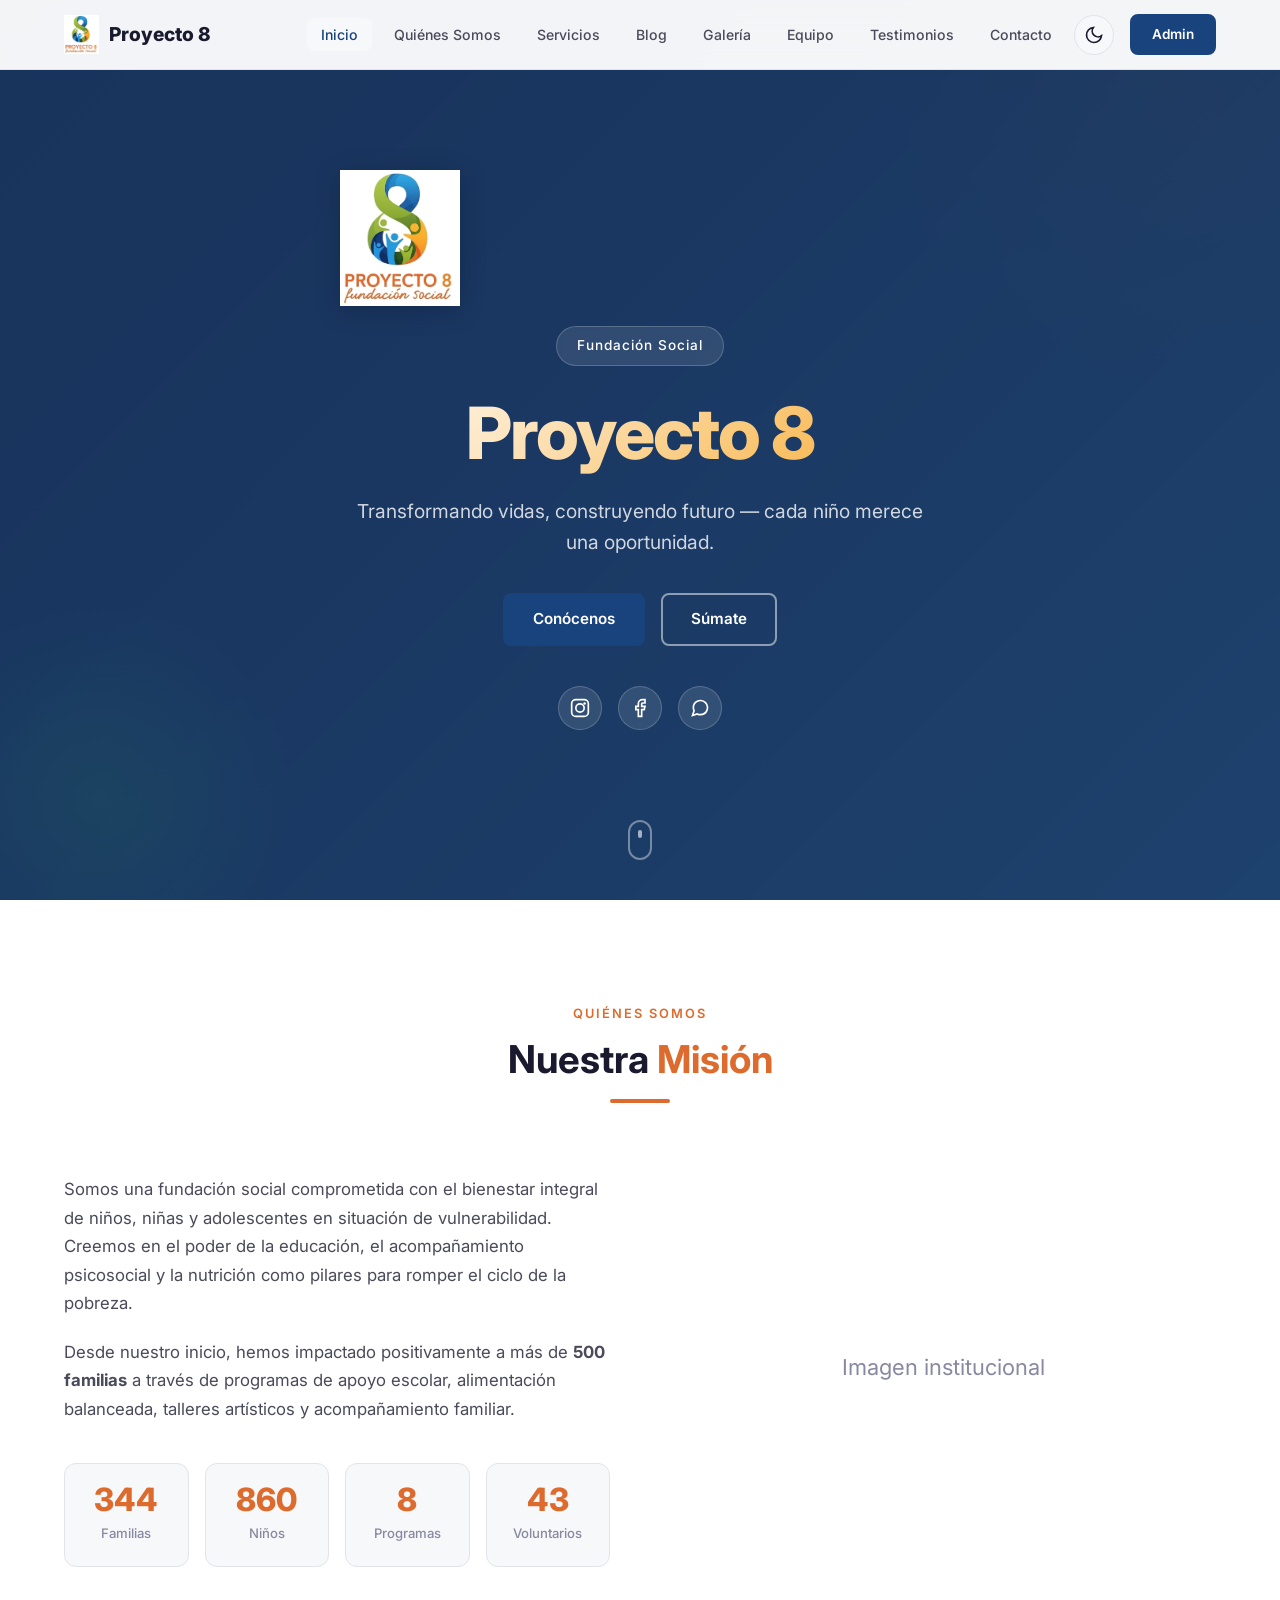
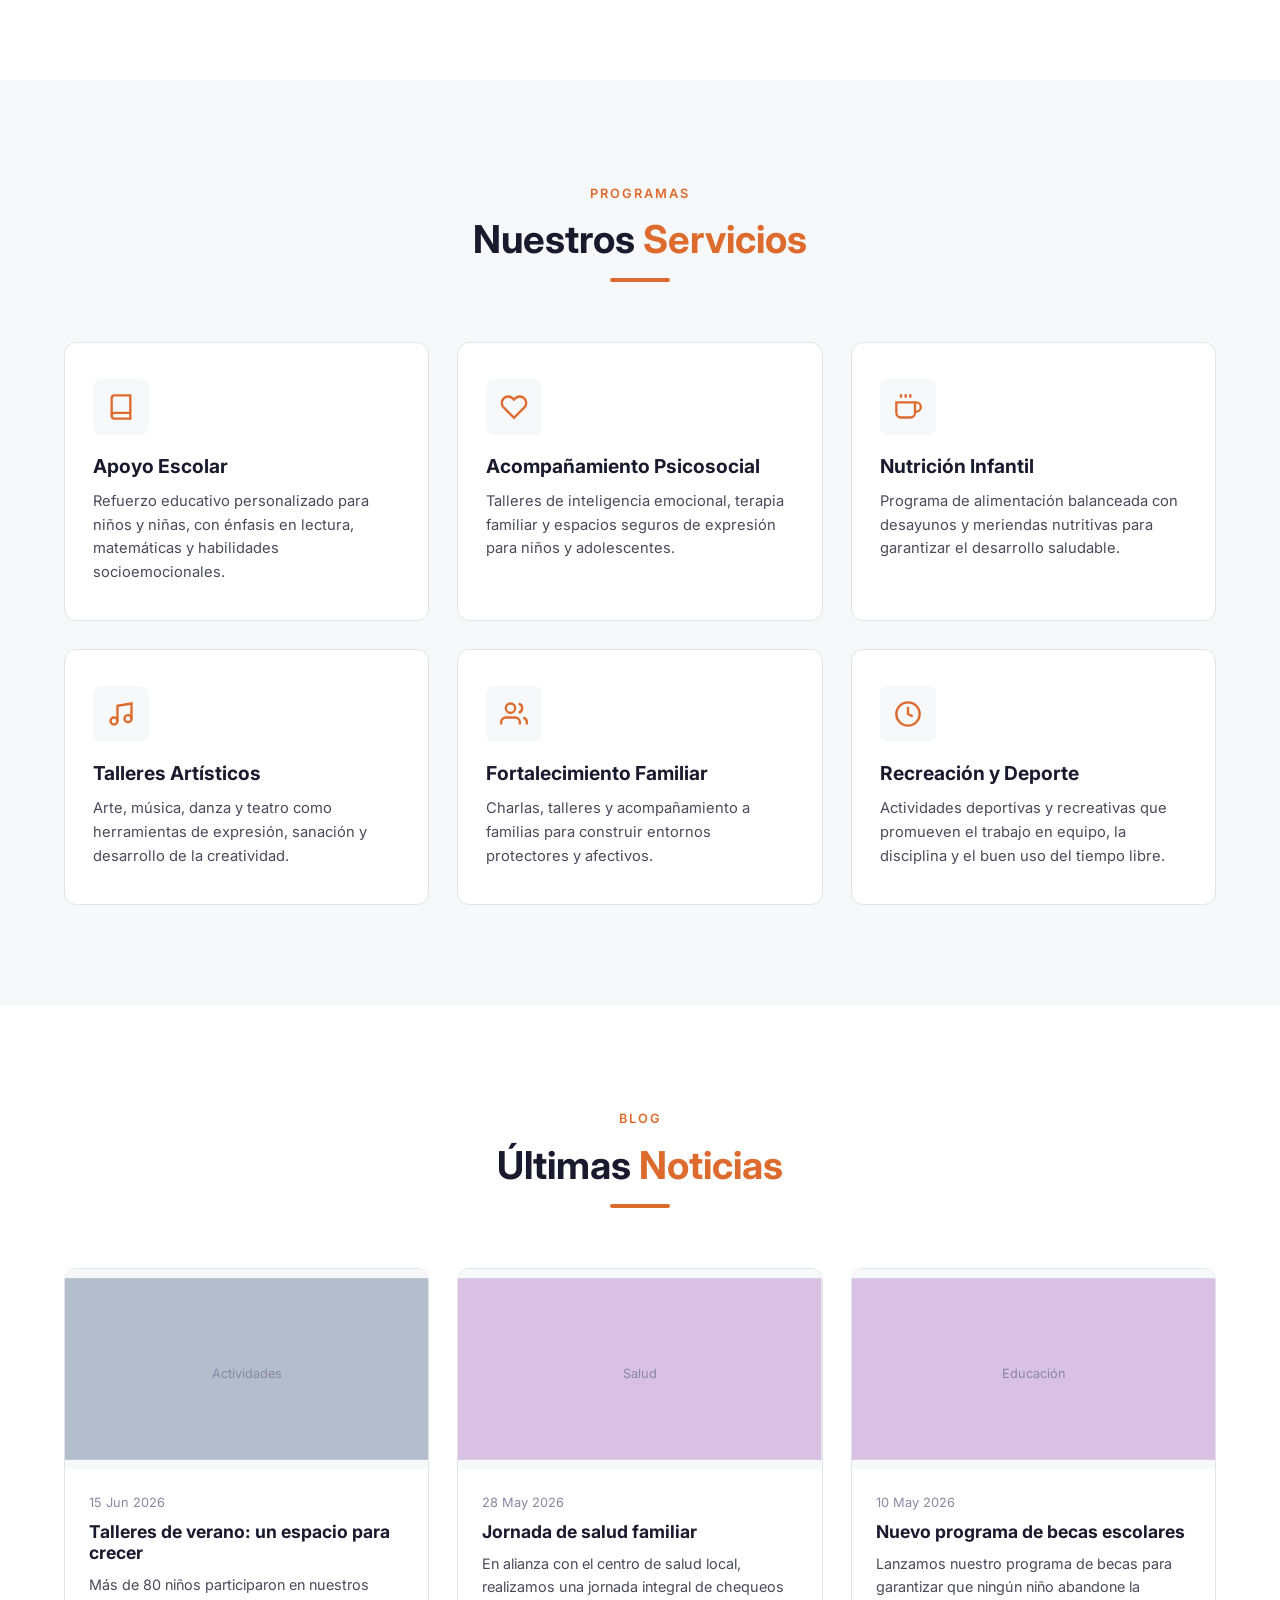
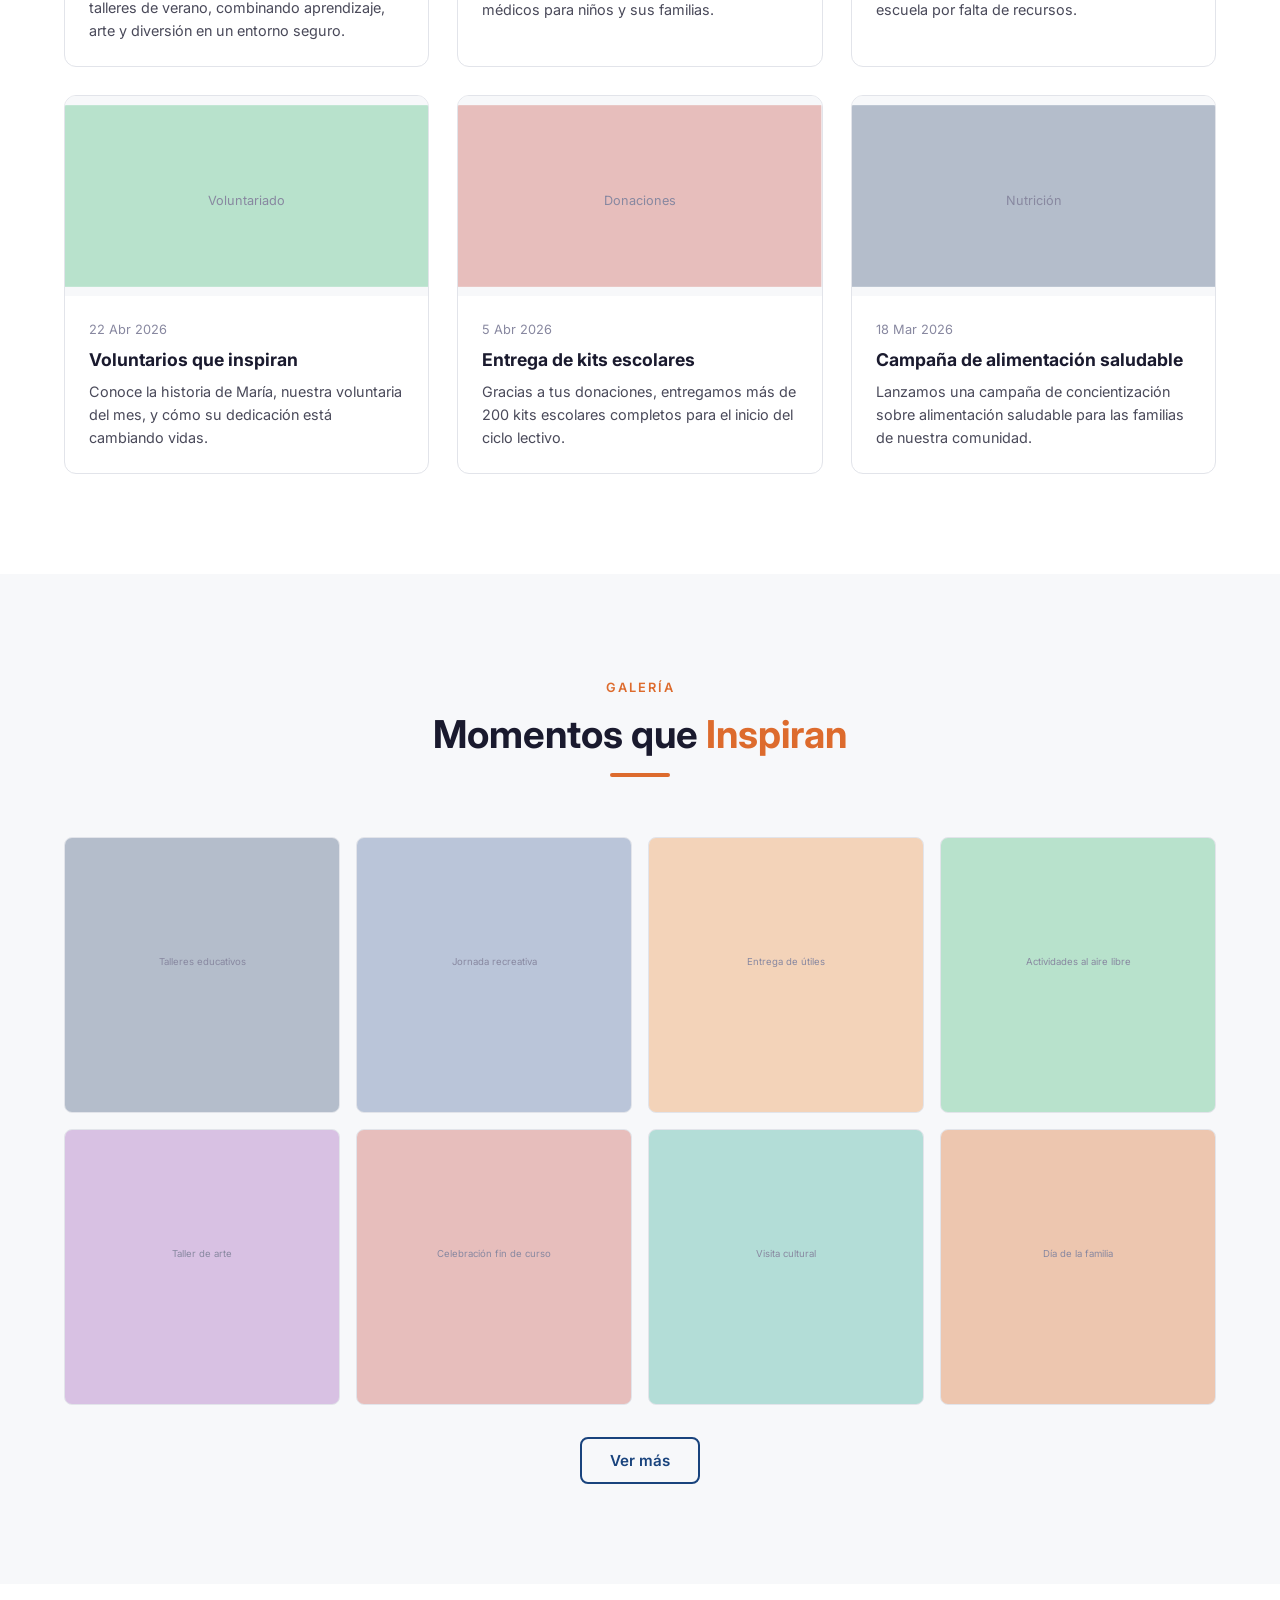
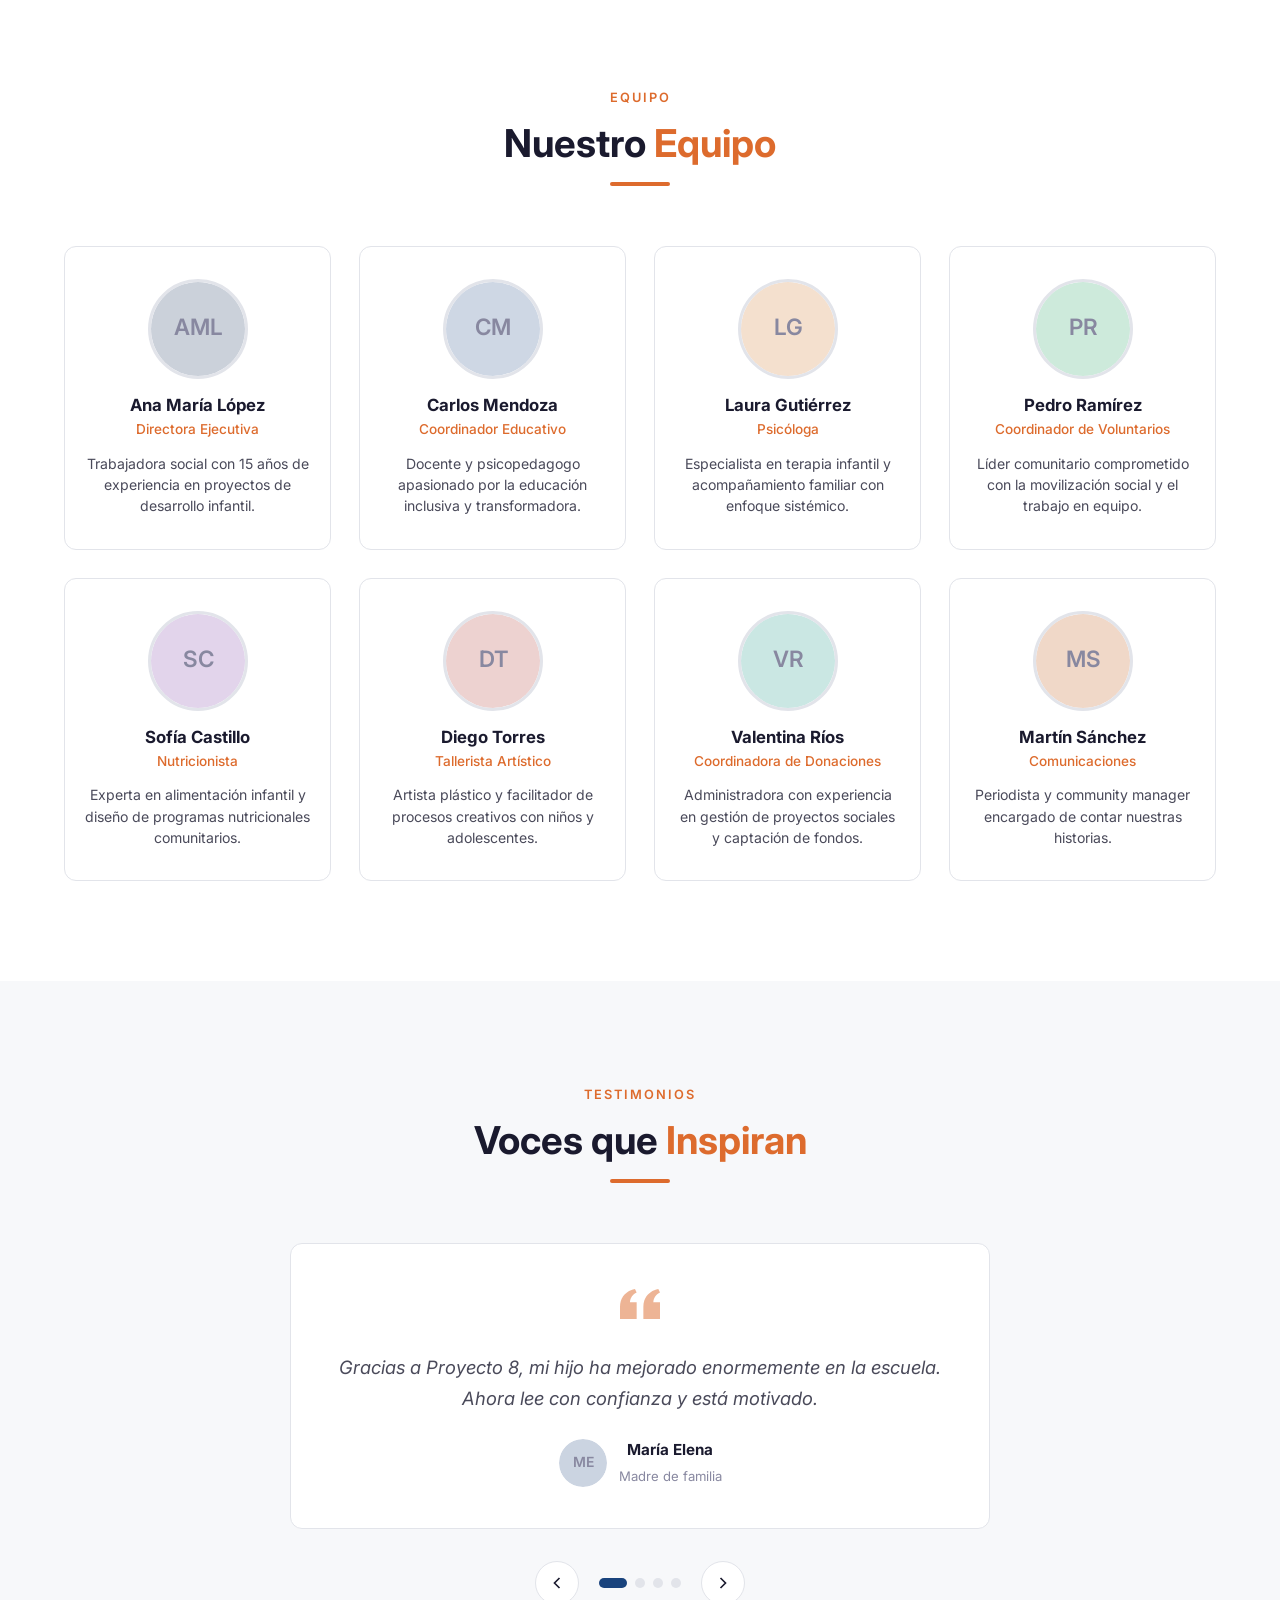
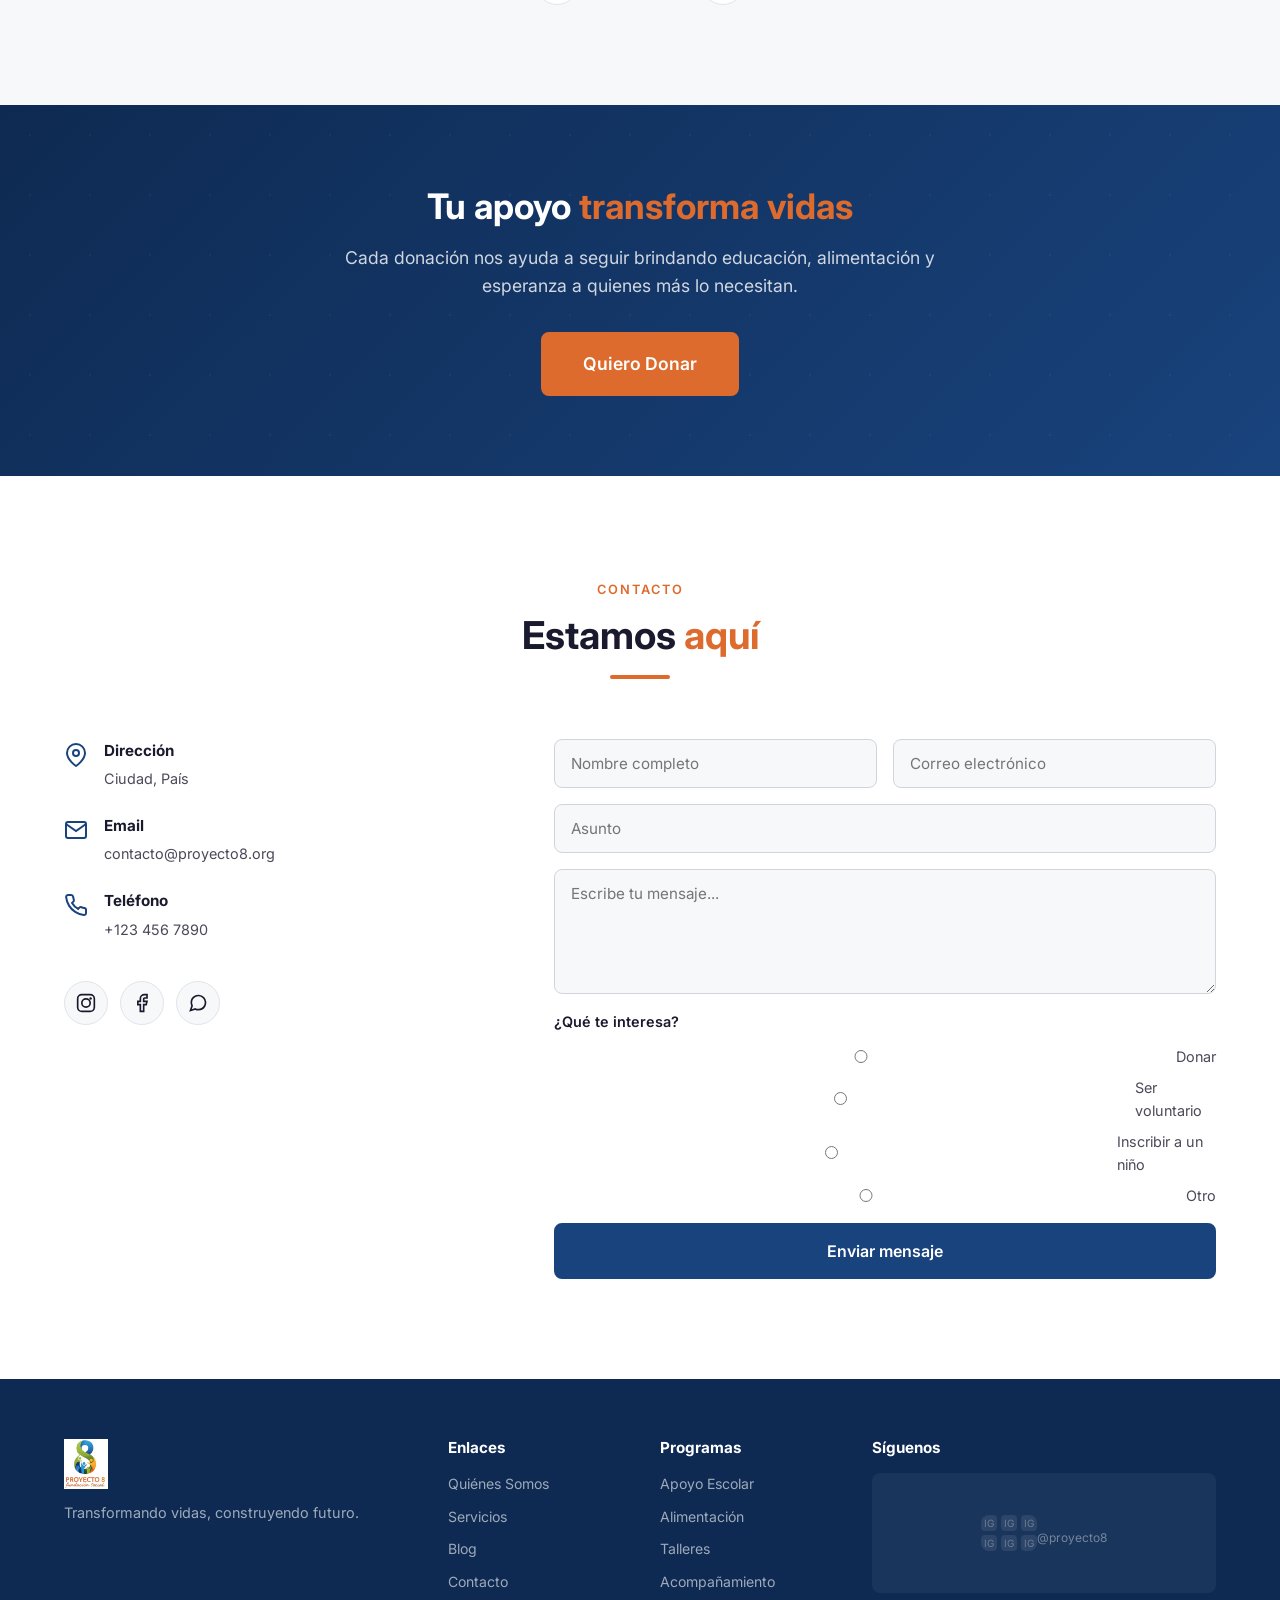
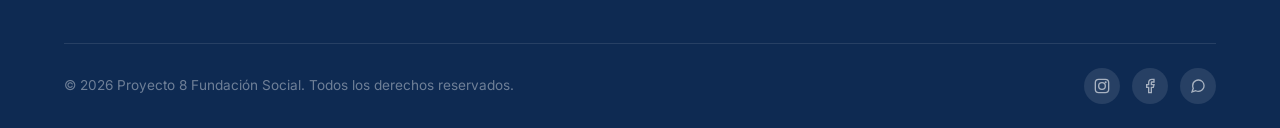
==== index.html @ 0c0d3379 "feat: sitio web one-page + panel admin + sistema asistencia" ====
<!DOCTYPE html>
<html lang="es" data-theme="light">
<head>
  <meta charset="UTF-8">
  <meta name="viewport" content="width=device-width, initial-scale=1.0">
  <title>Proyecto 8 · Fundación Social</title>
  <meta name="description" content="Fundación social dedicada al bienestar y desarrollo de niños y comunidades vulnerables.">
  <meta property="og:title" content="Proyecto 8 · Fundación Social">
  <meta property="og:description" content="Transformando vidas, construyendo futuro.">
  <meta property="og:type" content="website">
  <meta property="og:url" content="https://proyecto8.org">
  <meta name="theme-color" content="#19437d">
  <link rel="icon" href="assets/images/logo.png" type="image/png">
  <link rel="stylesheet" href="css/style.css">
  <link rel="preconnect" href="https://fonts.googleapis.com">
  <link href="https://fonts.googleapis.com/css2?family=Inter:wght@300;400;500;600;700;800&display=swap" rel="stylesheet">
</head>
<body>

  <!-- ============ NAVBAR ============ -->
  <nav class="navbar" id="navbar">
    <div class="nav-container">
      <a href="#" class="nav-logo">
        <img src="assets/images/logo.png" alt="Proyecto 8" class="logo-img">
        <span class="logo-text">Proyecto 8</span>
      </a>
      <div class="nav-toggle" id="navToggle" aria-label="Menú">
        <span></span><span></span><span></span>
      </div>
      <ul class="nav-menu" id="navMenu">
        <li><a href="#hero" class="nav-link active">Inicio</a></li>
        <li><a href="#about" class="nav-link">Quiénes Somos</a></li>
        <li><a href="#services" class="nav-link">Servicios</a></li>
        <li><a href="#blog" class="nav-link">Blog</a></li>
        <li><a href="#gallery" class="nav-link">Galería</a></li>
        <li><a href="#team" class="nav-link">Equipo</a></li>
        <li><a href="#testimonials" class="nav-link">Testimonios</a></li>
        <li><a href="#contact" class="nav-link">Contacto</a></li>
        <li>
          <button id="themeToggle" class="theme-btn" aria-label="Cambiar modo">
            <svg class="sun-icon" viewBox="0 0 24 24" fill="none" stroke="currentColor" stroke-width="2"><circle cx="12" cy="12" r="5"/><path d="M12 1v2M12 21v2M4.22 4.22l1.42 1.42M18.36 18.36l1.42 1.42M1 12h2M21 12h2M4.22 19.78l1.42-1.42M18.36 5.64l1.42-1.42"/></svg>
            <svg class="moon-icon" viewBox="0 0 24 24" fill="none" stroke="currentColor" stroke-width="2"><path d="M21 12.79A9 9 0 1111.21 3 7 7 0 0021 12.79z"/></svg>
          </button>
        </li>
        <li><a href="admin/index.html" class="btn btn-primary nav-cta">Admin</a></li>
      </ul>
    </div>
  </nav>

  <!-- ============ HERO ============ -->
  <section class="hero" id="hero">
    <div class="hero-overlay"></div>
    <div class="hero-content">
      <img src="assets/images/logo.png" alt="Proyecto 8" class="hero-logo">
      <span class="hero-badge">Fundación Social</span>
      <h1 class="hero-title">Proyecto 8</h1>
      <p class="hero-subtitle">Transformando vidas, construyendo futuro — cada niño merece una oportunidad.</p>
      <div class="hero-actions">
        <a href="#about" class="btn btn-primary">Conócenos</a>
        <a href="#contact" class="btn btn-outline">Súmate</a>
      </div>
      <div class="hero-social">
        <a href="#" aria-label="Instagram"><svg viewBox="0 0 24 24"><rect x="2" y="2" width="20" height="20" rx="5" ry="5" fill="none" stroke="currentColor" stroke-width="2"/><circle cx="12" cy="12" r="5" fill="none" stroke="currentColor" stroke-width="2"/><circle cx="17.5" cy="6.5" r="1.5" fill="currentColor"/></svg></a>
        <a href="#" aria-label="Facebook"><svg viewBox="0 0 24 24"><path d="M18 2h-3a5 5 0 00-5 5v3H7v4h3v8h4v-8h3l1-4h-4V7a1 1 0 011-1h3z" fill="none" stroke="currentColor" stroke-width="2"/></svg></a>
        <a href="#" aria-label="WhatsApp"><svg viewBox="0 0 24 24"><path d="M21 11.5a8.38 8.38 0 01-.9 3.8 8.5 8.5 0 01-7.6 4.7 8.38 8.38 0 01-3.8-.9L3 21l1.9-5.7a8.38 8.38 0 01-.9-3.8 8.5 8.5 0 014.7-7.6 8.38 8.38 0 013.8-.9h.5a8.48 8.48 0 018 8v.5z" fill="none" stroke="currentColor" stroke-width="2"/></svg></a>
      </div>
    </div>
    <a href="#about" class="scroll-indicator">
      <span></span>
    </a>
  </section>

  <!-- ============ ABOUT ============ -->
  <section class="section" id="about">
    <div class="container">
      <div class="section-header">
        <span class="section-tag">Quiénes Somos</span>
        <h2 class="section-title">Nuestra <span class="highlight">Misión</span></h2>
        <div class="divider"></div>
      </div>
      <div class="about-grid">
        <div class="about-content">
          <p class="about-text">Somos una fundación social comprometida con el bienestar integral de niños, niñas y adolescentes en situación de vulnerabilidad. Creemos en el poder de la educación, el acompañamiento psicosocial y la nutrición como pilares para romper el ciclo de la pobreza.</p>
          <p class="about-text">Desde nuestro inicio, hemos impactado positivamente a más de <strong>500 familias</strong> a través de programas de apoyo escolar, alimentación balanceada, talleres artísticos y acompañamiento familiar.</p>
          <div class="about-stats">
            <div class="stat"><span class="stat-number" data-count="500">0</span><span class="stat-label">Familias</span></div>
            <div class="stat"><span class="stat-number" data-count="1200">0</span><span class="stat-label">Niños</span></div>
            <div class="stat"><span class="stat-number" data-count="8">0</span><span class="stat-label">Programas</span></div>
            <div class="stat"><span class="stat-number" data-count="50">0</span><span class="stat-label">Voluntarios</span></div>
          </div>
        </div>
        <div class="about-image">
          <div class="about-img-placeholder">
            <svg viewBox="0 0 400 300"><rect width="400" height="300" fill="var(--color-card-bg)" rx="12"/><text x="200" y="155" text-anchor="middle" fill="var(--color-text-muted)" font-family="Inter, sans-serif" font-size="16">Imagen institucional</text></svg>
          </div>
        </div>
      </div>
    </div>
  </section>

  <!-- ============ SERVICES ============ -->
  <section class="section section-alt" id="services">
    <div class="container">
      <div class="section-header">
        <span class="section-tag">Programas</span>
        <h2 class="section-title">Nuestros <span class="highlight">Servicios</span></h2>
        <div class="divider"></div>
      </div>
      <div class="services-grid" id="servicesGrid">
        <!-- Cards generated by JS -->
      </div>
    </div>
  </section>

  <!-- ============ BLOG ============ -->
  <section class="section" id="blog">
    <div class="container">
      <div class="section-header">
        <span class="section-tag">Blog</span>
        <h2 class="section-title">Últimas <span class="highlight">Noticias</span></h2>
        <div class="divider"></div>
      </div>
      <div class="blog-grid" id="blogGrid">
        <!-- Cards generated by JS -->
      </div>
    </div>
  </section>

  <!-- ============ GALLERY ============ -->
  <section class="section section-alt" id="gallery">
    <div class="container">
      <div class="section-header">
        <span class="section-tag">Galería</span>
        <h2 class="section-title">Momentos que <span class="highlight">Inspiran</span></h2>
        <div class="divider"></div>
      </div>
      <div class="gallery-grid" id="galleryGrid">
        <!-- Thumbnails generated by JS -->
      </div>
      <div class="gallery-expand">
        <button class="btn btn-outline" id="galleryToggle">Ver más</button>
      </div>
    </div>
    <!-- Lightbox -->
    <div class="lightbox" id="lightbox">
      <span class="lightbox-close">&times;</span>
      <img class="lightbox-img" id="lightboxImg" src="" alt="">
    </div>
  </section>

  <!-- ============ TEAM ============ -->
  <section class="section" id="team">
    <div class="container">
      <div class="section-header">
        <span class="section-tag">Equipo</span>
        <h2 class="section-title">Nuestro <span class="highlight">Equipo</span></h2>
        <div class="divider"></div>
      </div>
      <div class="team-grid" id="teamGrid">
        <!-- Cards generated by JS -->
      </div>
    </div>
  </section>

  <!-- ============ TESTIMONIALS ============ -->
  <section class="section section-alt" id="testimonials">
    <div class="container">
      <div class="section-header">
        <span class="section-tag">Testimonios</span>
        <h2 class="section-title">Voces que <span class="highlight">Inspiran</span></h2>
        <div class="divider"></div>
      </div>
      <div class="testimonials-carousel" id="testimonialsCarousel">
        <!-- Cards generated by JS -->
      </div>
      <div class="carousel-controls">
        <button class="carousel-btn" id="prevTestimonial" aria-label="Anterior"><svg viewBox="0 0 24 24" fill="none" stroke="currentColor" stroke-width="2"><polyline points="15 18 9 12 15 6"/></svg></button>
        <div class="carousel-dots" id="carouselDots"></div>
        <button class="carousel-btn" id="nextTestimonial" aria-label="Siguiente"><svg viewBox="0 0 24 24" fill="none" stroke="currentColor" stroke-width="2"><polyline points="9 18 15 12 9 6"/></svg></button>
      </div>
    </div>
  </section>

  <!-- ============ DONATE BANNER ============ -->
  <section class="donate-banner">
    <div class="container">
      <div class="donate-content">
        <h2 class="donate-title">Tu apoyo <span class="highlight">transforma vidas</span></h2>
        <p class="donate-text">Cada donación nos ayuda a seguir brindando educación, alimentación y esperanza a quienes más lo necesitan.</p>
        <a href="#contact" class="btn btn-primary btn-lg">Quiero Donar</a>
      </div>
    </div>
  </section>

  <!-- ============ CONTACT ============ -->
  <section class="section" id="contact">
    <div class="container">
      <div class="section-header">
        <span class="section-tag">Contacto</span>
        <h2 class="section-title">Estamos <span class="highlight">aquí</span></h2>
        <div class="divider"></div>
      </div>
      <div class="contact-grid">
        <div class="contact-info">
          <div class="contact-item">
            <svg viewBox="0 0 24 24" fill="none" stroke="currentColor" stroke-width="2"><path d="M21 10c0 7-9 13-9 13s-9-6-9-13a9 9 0 0118 0z"/><circle cx="12" cy="10" r="3"/></svg>
            <div><strong>Dirección</strong><p>Ciudad, País</p></div>
          </div>
          <div class="contact-item">
            <svg viewBox="0 0 24 24" fill="none" stroke="currentColor" stroke-width="2"><path d="M4 4h16c1.1 0 2 .9 2 2v12c0 1.1-.9 2-2 2H4c-1.1 0-2-.9-2-2V6c0-1.1.9-2 2-2z"/><polyline points="22,6 12,13 2,6"/></svg>
            <div><strong>Email</strong><p>contacto@proyecto8.org</p></div>
          </div>
          <div class="contact-item">
            <svg viewBox="0 0 24 24" fill="none" stroke="currentColor" stroke-width="2"><path d="M22 16.92v3a2 2 0 01-2.18 2 19.79 19.79 0 01-8.63-3.07 19.5 19.5 0 01-6-6 19.79 19.79 0 01-3.07-8.67A2 2 0 014.11 2h3a2 2 0 012 1.72c.127.96.362 1.903.7 2.81a2 2 0 01-.45 2.11L8.09 9.91a16 16 0 006 6l1.27-1.27a2 2 0 012.11-.45c.907.338 1.85.573 2.81.7A2 2 0 0122 16.92z"/></svg>
            <div><strong>Teléfono</strong><p>+123 456 7890</p></div>
          </div>
          <div class="contact-social">
            <a href="#" class="social-link" aria-label="Instagram"><svg viewBox="0 0 24 24"><rect x="2" y="2" width="20" height="20" rx="5" ry="5" fill="none" stroke="currentColor" stroke-width="2"/><circle cx="12" cy="12" r="5" fill="none" stroke="currentColor" stroke-width="2"/><circle cx="17.5" cy="6.5" r="1.5" fill="currentColor"/></svg></a>
            <a href="#" class="social-link" aria-label="Facebook"><svg viewBox="0 0 24 24"><path d="M18 2h-3a5 5 0 00-5 5v3H7v4h3v8h4v-8h3l1-4h-4V7a1 1 0 011-1h3z" fill="none" stroke="currentColor" stroke-width="2"/></svg></a>
            <a href="#" class="social-link" aria-label="WhatsApp"><svg viewBox="0 0 24 24"><path d="M21 11.5a8.38 8.38 0 01-.9 3.8 8.5 8.5 0 01-7.6 4.7 8.38 8.38 0 01-3.8-.9L3 21l1.9-5.7a8.38 8.38 0 01-.9-3.8 8.5 8.5 0 014.7-7.6 8.38 8.38 0 013.8-.9h.5a8.48 8.48 0 018 8v.5z" fill="none" stroke="currentColor" stroke-width="2"/></svg></a>
          </div>
        </div>
        <form class="contact-form" id="contactForm">
          <div class="form-row">
            <input type="text" id="contactName" placeholder="Nombre completo" required>
            <input type="email" id="contactEmail" placeholder="Correo electrónico" required>
          </div>
          <input type="text" id="contactSubject" placeholder="Asunto">
          <textarea id="contactMessage" rows="5" placeholder="Escribe tu mensaje..." required></textarea>
          <div class="form-row form-radio">
            <label>¿Qué te interesa?</label>
            <label class="radio-label"><input type="radio" name="interest" value="donar"> Donar</label>
            <label class="radio-label"><input type="radio" name="interest" value="voluntario"> Ser voluntario</label>
            <label class="radio-label"><input type="radio" name="interest" value="inscribir"> Inscribir a un niño</label>
            <label class="radio-label"><input type="radio" name="interest" value="otro"> Otro</label>
          </div>
          <button type="submit" class="btn btn-primary btn-submit">Enviar mensaje</button>
        </form>
      </div>
    </div>
  </section>

  <!-- ============ FOOTER ============ -->
  <footer class="footer">
    <div class="container">
      <div class="footer-grid">
        <div class="footer-brand">
          <img src="assets/images/logo.png" alt="Proyecto 8" class="logo-img logo-img-footer">
          <p>Transformando vidas, construyendo futuro.</p>
        </div>
        <div class="footer-links">
          <h4>Enlaces</h4>
          <a href="#about">Quiénes Somos</a>
          <a href="#services">Servicios</a>
          <a href="#blog">Blog</a>
          <a href="#contact">Contacto</a>
        </div>
        <div class="footer-links">
          <h4>Programas</h4>
          <a href="#services">Apoyo Escolar</a>
          <a href="#services">Alimentación</a>
          <a href="#services">Talleres</a>
          <a href="#services">Acompañamiento</a>
        </div>
        <div class="footer-instagram">
          <h4>Síguenos</h4>
          <div class="ig-feed-placeholder" id="igFeed">
            <p class="text-muted">Feed de Instagram</p>
          </div>
        </div>
      </div>
      <div class="footer-bottom">
        <p>&copy; 2026 Proyecto 8 Fundación Social. Todos los derechos reservados.</p>
        <div class="footer-social">
          <a href="#" aria-label="Instagram"><svg viewBox="0 0 24 24"><rect x="2" y="2" width="20" height="20" rx="5" ry="5" fill="none" stroke="currentColor" stroke-width="2"/><circle cx="12" cy="12" r="5" fill="none" stroke="currentColor" stroke-width="2"/><circle cx="17.5" cy="6.5" r="1.5" fill="currentColor"/></svg></a>
          <a href="#" aria-label="Facebook"><svg viewBox="0 0 24 24"><path d="M18 2h-3a5 5 0 00-5 5v3H7v4h3v8h4v-8h3l1-4h-4V7a1 1 0 011-1h3z" fill="none" stroke="currentColor" stroke-width="2"/></svg></a>
          <a href="#" aria-label="WhatsApp"><svg viewBox="0 0 24 24"><path d="M21 11.5a8.38 8.38 0 01-.9 3.8 8.5 8.5 0 01-7.6 4.7 8.38 8.38 0 01-3.8-.9L3 21l1.9-5.7a8.38 8.38 0 01-.9-3.8 8.5 8.5 0 014.7-7.6 8.38 8.38 0 013.8-.9h.5a8.48 8.48 0 018 8v.5z" fill="none" stroke="currentColor" stroke-width="2"/></svg></a>
        </div>
      </div>
    </div>
  </footer>

  <script src="js/firebase-config.js"></script>
  <script src="js/data.js"></script>
  <script src="js/main.js"></script>
</body>
</html>
---- css/style.css ----
/* ==========================================
   PROYECTO 8 · FUNDACIÓN SOCIAL
   Estilos principales
   ========================================== */

/* ----- CSS Custom Properties ----- */
:root {
  --color-primary: #19437d;
  --color-primary-light: #318ecb;
  --color-primary-dark: #0e2a52;
  --color-secondary: #dd6b2d;
  --color-secondary-light: #f7ab31;
  --color-accent: #92ae40;

  --color-bg: #ffffff;
  --color-bg-alt: #f7f8fa;
  --color-card-bg: #ffffff;
  --color-text: #1a1a2e;
  --color-text-light: #4a4a5a;
  --color-text-muted: #8888a0;
  --color-border: #e2e4ea;
  --color-nav-bg: rgba(255,255,255,0.95);
  --color-nav-shadow: rgba(0,0,0,0.08);
  --color-hero-overlay: rgba(26,54,93,0.85);
  --color-input-bg: #f7f8fa;
  --color-input-border: #d1d5db;
  --color-footer-bg: #0f1f3d;

  --font-primary: 'Inter', -apple-system, BlinkMacSystemFont, sans-serif;
  --max-width: 1200px;
  --nav-height: 70px;
  --radius: 12px;
  --radius-sm: 8px;
  --transition: 0.3s ease;
}

[data-theme="dark"] {
  --color-primary: #318ecb;
  --color-primary-light: #5aabed;
  --color-primary-dark: #19437d;
  --color-secondary: #f7ab31;
  --color-secondary-light: #f7c262;
  --color-accent: #92ae40;

  --color-bg: #0a0e1a;
  --color-bg-alt: #111827;
  --color-card-bg: #1a2236;
  --color-text: #e8e8ed;
  --color-text-light: #b0b0c0;
  --color-text-muted: #6b6b80;
  --color-border: #252d3f;
  --color-nav-bg: rgba(10,14,26,0.95);
  --color-nav-shadow: rgba(0,0,0,0.3);
  --color-hero-overlay: rgba(10,14,26,0.85);
  --color-input-bg: #1a2236;
  --color-input-border: #252d3f;
  --color-footer-bg: #060a12;
}

/* ----- Reset & Base ----- */
*,
*::before,
*::after {
  margin: 0;
  padding: 0;
  box-sizing: border-box;
}

html {
  scroll-behavior: smooth;
  font-size: 16px;
}

body {
  font-family: var(--font-primary);
  background: var(--color-bg);
  color: var(--color-text);
  line-height: 1.6;
  transition: background var(--transition), color var(--transition);
  -webkit-font-smoothing: antialiased;
}

img { max-width: 100%; display: block; }
a { text-decoration: none; color: inherit; }
ul { list-style: none; }

.container {
  max-width: var(--max-width);
  margin: 0 auto;
  padding: 0 24px;
}

/* ----- Typography ----- */
h1, h2, h3, h4, h5, h6 {
  font-weight: 700;
  line-height: 1.2;
}

.section {
  padding: 100px 0;
}

.section-alt {
  background: var(--color-bg-alt);
}

.section-header {
  text-align: center;
  margin-bottom: 60px;
}

.section-tag {
  display: inline-block;
  font-size: 0.8rem;
  font-weight: 600;
  text-transform: uppercase;
  letter-spacing: 2px;
  color: var(--color-secondary);
  margin-bottom: 12px;
}

.section-title {
  font-size: 2.4rem;
  margin-bottom: 16px;
}

.highlight {
  color: var(--color-secondary);
}

.divider {
  width: 60px;
  height: 4px;
  background: var(--color-secondary);
  border-radius: 2px;
  margin: 0 auto;
}

.text-muted {
  color: var(--color-text-muted);
}

/* ----- Buttons ----- */
.btn {
  display: inline-flex;
  align-items: center;
  justify-content: center;
  gap: 8px;
  padding: 12px 28px;
  font-family: var(--font-primary);
  font-size: 0.95rem;
  font-weight: 600;
  border-radius: var(--radius-sm);
  border: 2px solid transparent;
  cursor: pointer;
  transition: all var(--transition);
}

.btn-primary {
  background: var(--color-primary);
  color: #fff;
  border-color: var(--color-primary);
}

.btn-primary:hover {
  background: var(--color-primary-light);
  border-color: var(--color-primary-light);
  transform: translateY(-2px);
  box-shadow: 0 8px 24px rgba(26,54,93,0.25);
}

.btn-outline {
  background: transparent;
  color: var(--color-primary);
  border-color: var(--color-primary);
}

.btn-outline:hover {
  background: var(--color-primary);
  color: #fff;
  transform: translateY(-2px);
}

.btn-lg {
  padding: 16px 40px;
  font-size: 1.1rem;
}

/* ----- Navbar ----- */
.navbar {
  position: fixed;
  top: 0;
  left: 0;
  width: 100%;
  height: var(--nav-height);
  background: var(--color-nav-bg);
  backdrop-filter: blur(12px);
  -webkit-backdrop-filter: blur(12px);
  border-bottom: 1px solid var(--color-border);
  z-index: 1000;
  transition: background var(--transition), border-color var(--transition);
}

.navbar.scrolled {
  box-shadow: 0 2px 20px var(--color-nav-shadow);
}

.nav-container {
  max-width: var(--max-width);
  margin: 0 auto;
  padding: 0 24px;
  height: 100%;
  display: flex;
  align-items: center;
  justify-content: space-between;
}

.nav-logo {
  display: flex;
  align-items: center;
  gap: 10px;
  font-weight: 800;
  font-size: 1.2rem;
}

.logo-icon {
  display: flex;
  align-items: center;
  justify-content: center;
  width: 38px;
  height: 38px;
  background: var(--color-primary);
  color: #fff;
  border-radius: var(--radius-sm);
  font-size: 0.85rem;
  font-weight: 800;
  letter-spacing: 0.5px;
}

.logo-img {
  height: 40px;
  width: auto;
  object-fit: contain;
}

.logo-img-footer {
  height: 50px;
  margin-bottom: 12px;
}

.nav-menu {
  display: flex;
  align-items: center;
  gap: 8px;
}

.nav-link {
  padding: 8px 14px;
  font-size: 0.88rem;
  font-weight: 500;
  color: var(--color-text-light);
  border-radius: var(--radius-sm);
  transition: all var(--transition);
}

.nav-link:hover,
.nav-link.active {
  color: var(--color-primary);
  background: var(--color-bg-alt);
}

.nav-cta {
  padding: 8px 20px;
  font-size: 0.85rem;
  margin-left: 8px;
}

/* Theme Toggle */
.theme-btn {
  display: flex;
  align-items: center;
  justify-content: center;
  width: 40px;
  height: 40px;
  background: var(--color-bg-alt);
  border: 1px solid var(--color-border);
  border-radius: 50%;
  cursor: pointer;
  transition: all var(--transition);
  color: var(--color-text);
}

.theme-btn svg {
  width: 20px;
  height: 20px;
}

[data-theme="light"] .moon-icon,
[data-theme="dark"] .sun-icon {
  display: block;
}

[data-theme="dark"] .moon-icon,
[data-theme="light"] .sun-icon {
  display: none;
}

/* Nav Toggle (mobile) */
.nav-toggle {
  display: none;
  flex-direction: column;
  gap: 5px;
  cursor: pointer;
  padding: 4px;
}

.nav-toggle span {
  display: block;
  width: 24px;
  height: 2px;
  background: var(--color-text);
  border-radius: 2px;
  transition: all var(--transition);
}

.nav-toggle.active span:nth-child(1) {
  transform: rotate(45deg) translate(5px, 5px);
}

.nav-toggle.active span:nth-child(2) {
  opacity: 0;
}

.nav-toggle.active span:nth-child(3) {
  transform: rotate(-45deg) translate(5px, -5px);
}

/* ----- Hero ----- */
.hero {
  min-height: 100vh;
  display: flex;
  align-items: center;
  justify-content: center;
  position: relative;
  background: linear-gradient(135deg, #0e2a52 0%, #19437d 40%, #318ecb 100%);
  overflow: hidden;
}

.hero::before {
  content: '';
  position: absolute;
  width: 600px;
  height: 600px;
  border-radius: 50%;
  background: radial-gradient(circle, rgba(230,126,34,0.15) 0%, transparent 70%);
  top: -200px;
  right: -200px;
}

.hero::after {
  content: '';
  position: absolute;
  width: 400px;
  height: 400px;
  border-radius: 50%;
  background: radial-gradient(circle, rgba(39,174,96,0.1) 0%, transparent 70%);
  bottom: -100px;
  left: -100px;
}

.hero-overlay {
  position: absolute;
  inset: 0;
  background: var(--color-hero-overlay);
}

.hero-content {
  position: relative;
  z-index: 2;
  text-align: center;
  color: #fff;
  padding: 0 24px;
  max-width: 800px;
}

.hero-logo {
  width: 120px;
  height: auto;
  margin-bottom: 20px;
  filter: drop-shadow(0 4px 12px rgba(0,0,0,0.2));
}

.hero-badge {
  display: inline-block;
  padding: 8px 20px;
  background: rgba(255,255,255,0.1);
  backdrop-filter: blur(4px);
  border: 1px solid rgba(255,255,255,0.2);
  border-radius: 50px;
  font-size: 0.85rem;
  font-weight: 500;
  letter-spacing: 1px;
  margin-bottom: 24px;
}

.hero-title {
  font-size: 4.5rem;
  font-weight: 800;
  letter-spacing: -2px;
  margin-bottom: 20px;
  background: linear-gradient(135deg, #fff 0%, #f7ab31 100%);
  -webkit-background-clip: text;
  -webkit-text-fill-color: transparent;
  background-clip: text;
}

.hero-subtitle {
  font-size: 1.2rem;
  color: rgba(255,255,255,0.8);
  line-height: 1.6;
  margin-bottom: 36px;
  max-width: 600px;
  margin-left: auto;
  margin-right: auto;
}

.hero-actions {
  display: flex;
  gap: 16px;
  justify-content: center;
  flex-wrap: wrap;
  margin-bottom: 40px;
}

.hero-actions .btn-outline {
  color: #fff;
  border-color: rgba(255,255,255,0.5);
}

.hero-actions .btn-outline:hover {
  background: #fff;
  color: var(--color-primary);
  border-color: #fff;
}

.hero-social {
  display: flex;
  gap: 16px;
  justify-content: center;
}

.hero-social a {
  width: 44px;
  height: 44px;
  display: flex;
  align-items: center;
  justify-content: center;
  border-radius: 50%;
  background: rgba(255,255,255,0.1);
  border: 1px solid rgba(255,255,255,0.2);
  color: #fff;
  transition: all var(--transition);
}

.hero-social a svg {
  width: 20px;
  height: 20px;
}

.hero-social a:hover {
  background: rgba(255,255,255,0.2);
  transform: translateY(-3px);
}

.scroll-indicator {
  position: absolute;
  bottom: 40px;
  left: 50%;
  transform: translateX(-50%);
  z-index: 2;
  animation: bounce 2s infinite;
}

.scroll-indicator span {
  display: block;
  width: 24px;
  height: 40px;
  border: 2px solid rgba(255,255,255,0.4);
  border-radius: 12px;
  position: relative;
}

.scroll-indicator span::after {
  content: '';
  position: absolute;
  top: 8px;
  left: 50%;
  transform: translateX(-50%);
  width: 4px;
  height: 8px;
  background: rgba(255,255,255,0.6);
  border-radius: 2px;
  animation: scroll 2s infinite;
}

@keyframes bounce {
  0%, 100% { transform: translateX(-50%) translateY(0); }
  50% { transform: translateX(-50%) translateY(8px); }
}

@keyframes scroll {
  0% { opacity: 1; transform: translateX(-50%) translateY(0); }
  100% { opacity: 0; transform: translateX(-50%) translateY(12px); }
}

/* ----- About ----- */
.about-grid {
  display: grid;
  grid-template-columns: 1fr 1fr;
  gap: 60px;
  align-items: center;
}

.about-text {
  color: var(--color-text-light);
  margin-bottom: 20px;
  font-size: 1.05rem;
  line-height: 1.7;
}

.about-stats {
  display: grid;
  grid-template-columns: repeat(4, 1fr);
  gap: 16px;
  margin-top: 40px;
}

.stat {
  text-align: center;
  padding: 20px 12px;
  background: var(--color-bg-alt);
  border-radius: var(--radius);
  border: 1px solid var(--color-border);
}

.stat-number {
  display: block;
  font-size: 2rem;
  font-weight: 800;
  color: var(--color-secondary);
  line-height: 1;
  margin-bottom: 4px;
}

.stat-label {
  font-size: 0.82rem;
  color: var(--color-text-muted);
  font-weight: 500;
}

.about-img-placeholder svg {
  width: 100%;
  height: auto;
  border-radius: var(--radius);
}

/* ----- Services ----- */
.services-grid {
  display: grid;
  grid-template-columns: repeat(3, 1fr);
  gap: 28px;
}

.service-card {
  background: var(--color-card-bg);
  border: 1px solid var(--color-border);
  border-radius: var(--radius);
  padding: 36px 28px;
  transition: all var(--transition);
  cursor: default;
}

.service-card:hover {
  transform: translateY(-8px);
  box-shadow: 0 20px 40px rgba(0,0,0,0.08);
  border-color: var(--color-primary);
}

.service-icon {
  width: 56px;
  height: 56px;
  background: var(--color-bg-alt);
  border-radius: var(--radius-sm);
  display: flex;
  align-items: center;
  justify-content: center;
  margin-bottom: 20px;
  color: var(--color-secondary);
}

.service-icon svg {
  width: 28px;
  height: 28px;
}

.service-card h3 {
  font-size: 1.2rem;
  margin-bottom: 12px;
}

.service-card p {
  color: var(--color-text-light);
  font-size: 0.92rem;
  line-height: 1.6;
}

/* ----- Blog ----- */
.blog-grid {
  display: grid;
  grid-template-columns: repeat(3, 1fr);
  gap: 28px;
}

.blog-card {
  background: var(--color-card-bg);
  border: 1px solid var(--color-border);
  border-radius: var(--radius);
  overflow: hidden;
  transition: all var(--transition);
  cursor: pointer;
}

.blog-card:hover {
  transform: translateY(-6px);
  box-shadow: 0 16px 32px rgba(0,0,0,0.08);
}

.blog-card-img {
  height: 200px;
  background: var(--color-bg-alt);
  display: flex;
  align-items: center;
  justify-content: center;
  overflow: hidden;
}

.blog-card-img svg {
  width: 100%;
  height: 100%;
}

.blog-card-body {
  padding: 24px;
}

.blog-card-date {
  font-size: 0.8rem;
  color: var(--color-text-muted);
  margin-bottom: 8px;
}

.blog-card h3 {
  font-size: 1.1rem;
  margin-bottom: 10px;
}

.blog-card p {
  color: var(--color-text-light);
  font-size: 0.9rem;
  line-height: 1.6;
}

/* ----- Gallery ----- */
.gallery-grid {
  display: grid;
  grid-template-columns: repeat(4, 1fr);
  gap: 16px;
  margin-bottom: 32px;
}

.gallery-grid.collapsed .gallery-item:nth-child(n+9) {
  display: none;
}

.gallery-item {
  position: relative;
  border-radius: var(--radius-sm);
  overflow: hidden;
  cursor: pointer;
  aspect-ratio: 1;
  background: var(--color-bg-alt);
  border: 1px solid var(--color-border);
  transition: all var(--transition);
}

.gallery-item:hover {
  transform: scale(1.03);
  box-shadow: 0 8px 24px rgba(0,0,0,0.12);
}

.gallery-item svg {
  width: 100%;
  height: 100%;
}

.gallery-item .gallery-overlay {
  position: absolute;
  inset: 0;
  background: rgba(0,0,0,0.4);
  display: flex;
  align-items: center;
  justify-content: center;
  opacity: 0;
  transition: opacity var(--transition);
}

.gallery-item:hover .gallery-overlay {
  opacity: 1;
}

.gallery-overlay svg {
  width: 40px;
  height: 40px;
  color: #fff;
}

.gallery-expand {
  text-align: center;
}

/* Lightbox */
.lightbox {
  display: none;
  position: fixed;
  inset: 0;
  background: rgba(0,0,0,0.9);
  z-index: 2000;
  align-items: center;
  justify-content: center;
  padding: 40px;
}

.lightbox.active {
  display: flex;
}

.lightbox-img {
  max-width: 90%;
  max-height: 90%;
  border-radius: var(--radius-sm);
  object-fit: contain;
}

.lightbox-close {
  position: absolute;
  top: 24px;
  right: 32px;
  font-size: 2.5rem;
  color: #fff;
  cursor: pointer;
  opacity: 0.7;
  transition: opacity var(--transition);
}

.lightbox-close:hover {
  opacity: 1;
}

/* ----- Team ----- */
.team-grid {
  display: grid;
  grid-template-columns: repeat(4, 1fr);
  gap: 28px;
}

.team-card {
  text-align: center;
  padding: 32px 20px;
  background: var(--color-card-bg);
  border: 1px solid var(--color-border);
  border-radius: var(--radius);
  transition: all var(--transition);
}

.team-card:hover {
  transform: translateY(-6px);
  box-shadow: 0 16px 32px rgba(0,0,0,0.08);
}

.team-avatar {
  width: 100px;
  height: 100px;
  border-radius: 50%;
  background: var(--color-bg-alt);
  margin: 0 auto 16px;
  overflow: hidden;
  border: 3px solid var(--color-border);
}

.team-avatar svg {
  width: 100%;
  height: 100%;
}

.team-card h3 {
  font-size: 1.05rem;
  margin-bottom: 4px;
}

.team-role {
  color: var(--color-secondary);
  font-size: 0.85rem;
  font-weight: 500;
  margin-bottom: 12px;
}

.team-card p {
  color: var(--color-text-light);
  font-size: 0.88rem;
  line-height: 1.5;
}

/* ----- Testimonials ----- */
.testimonials-carousel {
  max-width: 700px;
  margin: 0 auto 32px;
  overflow: hidden;
}

.testimonial-card {
  text-align: center;
  padding: 40px 32px;
  background: var(--color-card-bg);
  border: 1px solid var(--color-border);
  border-radius: var(--radius);
  display: none;
}

.testimonial-card.active {
  display: block;
  animation: fadeIn 0.4s ease;
}

@keyframes fadeIn {
  from { opacity: 0; transform: translateY(16px); }
  to { opacity: 1; transform: translateY(0); }
}

.testimonial-card .quote-icon {
  width: 40px;
  height: 40px;
  color: var(--color-secondary);
  margin-bottom: 20px;
  opacity: 0.5;
}

.testimonial-card blockquote {
  font-size: 1.15rem;
  line-height: 1.7;
  color: var(--color-text-light);
  font-style: italic;
  margin-bottom: 24px;
}

.testimonial-author {
  display: flex;
  align-items: center;
  justify-content: center;
  gap: 12px;
}

.testimonial-author .author-avatar {
  width: 48px;
  height: 48px;
  border-radius: 50%;
  background: var(--color-bg-alt);
  overflow: hidden;
}

.testimonial-author .author-avatar svg {
  width: 100%;
  height: 100%;
}

.testimonial-author .author-info strong {
  display: block;
  font-size: 0.95rem;
}

.testimonial-author .author-info span {
  font-size: 0.82rem;
  color: var(--color-text-muted);
}

.carousel-controls {
  display: flex;
  align-items: center;
  justify-content: center;
  gap: 20px;
}

.carousel-btn {
  display: flex;
  align-items: center;
  justify-content: center;
  width: 44px;
  height: 44px;
  border-radius: 50%;
  background: var(--color-card-bg);
  border: 1px solid var(--color-border);
  color: var(--color-text);
  cursor: pointer;
  transition: all var(--transition);
}

.carousel-btn svg {
  width: 20px;
  height: 20px;
}

.carousel-btn:hover {
  background: var(--color-primary);
  color: #fff;
  border-color: var(--color-primary);
}

.carousel-dots {
  display: flex;
  gap: 8px;
}

.carousel-dot {
  width: 10px;
  height: 10px;
  border-radius: 50%;
  background: var(--color-border);
  border: none;
  cursor: pointer;
  transition: all var(--transition);
}

.carousel-dot.active {
  background: var(--color-primary);
  width: 28px;
  border-radius: 5px;
}

/* ----- Donate Banner ----- */
.donate-banner {
  padding: 80px 0;
  background: linear-gradient(135deg, #0e2a52, #19437d);
  position: relative;
  overflow: hidden;
}

.donate-banner::before {
  content: '';
  position: absolute;
  inset: 0;
  background: url("data:image/svg+xml,%3Csvg width='60' height='60' xmlns='http://www.w3.org/2000/svg'%3E%3Cg opacity='0.05'%3E%3Ccircle cx='30' cy='30' r='1' fill='%23fff'/%3E%3C/g%3E%3C/svg%3E") repeat;
}

.donate-content {
  text-align: center;
  color: #fff;
  position: relative;
  z-index: 1;
}

.donate-title {
  font-size: 2.2rem;
  margin-bottom: 16px;
}

.donate-text {
  font-size: 1.1rem;
  color: rgba(255,255,255,0.8);
  max-width: 600px;
  margin: 0 auto 32px;
  line-height: 1.6;
}

.donate-content .btn-primary {
  background: var(--color-secondary);
  border-color: var(--color-secondary);
}

.donate-content .btn-primary:hover {
  background: var(--color-secondary-light);
  border-color: var(--color-secondary-light);
}

/* ----- Contact ----- */
.contact-grid {
  display: grid;
  grid-template-columns: 1fr 1.5fr;
  gap: 48px;
}

.contact-info {
  display: flex;
  flex-direction: column;
  gap: 24px;
}

.contact-item {
  display: flex;
  gap: 16px;
  align-items: flex-start;
}

.contact-item svg {
  width: 24px;
  height: 24px;
  color: var(--color-primary);
  flex-shrink: 0;
  margin-top: 4px;
}

.contact-item strong {
  display: block;
  font-size: 0.95rem;
  margin-bottom: 4px;
}

.contact-item p {
  color: var(--color-text-light);
  font-size: 0.9rem;
}

.contact-social {
  display: flex;
  gap: 12px;
  margin-top: 16px;
}

.social-link {
  width: 44px;
  height: 44px;
  display: flex;
  align-items: center;
  justify-content: center;
  border-radius: 50%;
  background: var(--color-bg-alt);
  border: 1px solid var(--color-border);
  color: var(--color-text);
  transition: all var(--transition);
}

.social-link svg {
  width: 20px;
  height: 20px;
}

.social-link:hover {
  background: var(--color-primary);
  color: #fff;
  border-color: var(--color-primary);
  transform: translateY(-3px);
}

/* Contact Form */
.contact-form {
  display: flex;
  flex-direction: column;
  gap: 16px;
}

.form-row {
  display: grid;
  grid-template-columns: 1fr 1fr;
  gap: 16px;
}

.form-row.form-radio {
  display: flex;
  flex-direction: column;
  gap: 8px;
}

.form-row.form-radio > label:first-child {
  font-weight: 600;
  font-size: 0.9rem;
  margin-bottom: 4px;
}

.radio-label {
  display: flex;
  align-items: center;
  gap: 8px;
  font-size: 0.9rem;
  color: var(--color-text-light);
  cursor: pointer;
}

.radio-label input[type="radio"] {
  accent-color: var(--color-primary);
}

input, textarea, select {
  width: 100%;
  padding: 14px 16px;
  font-family: var(--font-primary);
  font-size: 0.95rem;
  border: 1px solid var(--color-input-border);
  border-radius: var(--radius-sm);
  background: var(--color-input-bg);
  color: var(--color-text);
  transition: all var(--transition);
  outline: none;
}

input:focus, textarea:focus {
  border-color: var(--color-primary);
  box-shadow: 0 0 0 3px rgba(26,54,93,0.1);
}

textarea {
  resize: vertical;
}

.btn-submit {
  width: 100%;
  padding: 16px;
  font-size: 1rem;
}

/* ----- Footer ----- */
.footer {
  background: #0e2a52;
  color: #fff;
  padding: 60px 0 0;
}

.footer-grid {
  display: grid;
  grid-template-columns: 2fr 1fr 1fr 2fr;
  gap: 40px;
  margin-bottom: 40px;
}

.footer-brand .logo-icon {
  width: 44px;
  height: 44px;
  font-size: 1rem;
  margin-bottom: 16px;
}

.footer-brand p {
  color: rgba(255,255,255,0.6);
  font-size: 0.9rem;
  line-height: 1.6;
}

.footer-links h4,
.footer-instagram h4 {
  font-size: 0.95rem;
  margin-bottom: 16px;
  color: #fff;
}

.footer-links a {
  display: block;
  color: rgba(255,255,255,0.6);
  font-size: 0.88rem;
  margin-bottom: 10px;
  transition: color var(--transition);
}

.footer-links a:hover {
  color: var(--color-secondary);
}

.ig-feed-placeholder {
  background: rgba(255,255,255,0.05);
  border-radius: var(--radius-sm);
  padding: 24px;
  text-align: center;
  min-height: 120px;
  display: flex;
  align-items: center;
  justify-content: center;
}

.footer-bottom {
  border-top: 1px solid rgba(255,255,255,0.1);
  padding: 24px 0;
  display: flex;
  align-items: center;
  justify-content: space-between;
}

.footer-bottom p {
  font-size: 0.85rem;
  color: rgba(255,255,255,0.4);
}

.footer-social {
  display: flex;
  gap: 12px;
}

.footer-social a {
  width: 36px;
  height: 36px;
  display: flex;
  align-items: center;
  justify-content: center;
  border-radius: 50%;
  background: rgba(255,255,255,0.1);
  color: rgba(255,255,255,0.6);
  transition: all var(--transition);
}

.footer-social a svg {
  width: 16px;
  height: 16px;
}

.footer-social a:hover {
  background: var(--color-secondary);
  color: #fff;
}

/* ==========================================
   RESPONSIVE
   ========================================== */

@media (max-width: 1024px) {
  .about-grid,
  .contact-grid {
    grid-template-columns: 1fr;
  }

  .services-grid,
  .blog-grid {
    grid-template-columns: repeat(2, 1fr);
  }

  .team-grid {
    grid-template-columns: repeat(2, 1fr);
  }

  .gallery-grid {
    grid-template-columns: repeat(3, 1fr);
  }

  .footer-grid {
    grid-template-columns: 1fr 1fr;
  }
}

@media (max-width: 768px) {
  .nav-menu {
    position: fixed;
    top: var(--nav-height);
    left: 0;
    width: 100%;
    background: var(--color-nav-bg);
    backdrop-filter: blur(12px);
    flex-direction: column;
    padding: 24px;
    gap: 4px;
    border-bottom: 1px solid var(--color-border);
    transform: translateY(-120%);
    opacity: 0;
    transition: all var(--transition);
    box-shadow: 0 20px 40px var(--color-nav-shadow);
  }

  .nav-menu.open {
    transform: translateY(0);
    opacity: 1;
  }

  .nav-toggle {
    display: flex;
  }

  .nav-link {
    width: 100%;
    padding: 12px 16px;
  }

  .nav-cta {
    width: 100%;
    text-align: center;
    margin-left: 0;
    margin-top: 8px;
  }

  .hero-title {
    font-size: 2.8rem;
  }

  .hero-subtitle {
    font-size: 1rem;
  }

  .section {
    padding: 60px 0;
  }

  .section-title {
    font-size: 1.8rem;
  }

  .about-stats {
    grid-template-columns: repeat(2, 1fr);
  }

  .services-grid,
  .blog-grid {
    grid-template-columns: 1fr;
  }

  .team-grid {
    grid-template-columns: repeat(2, 1fr);
    gap: 16px;
  }

  .gallery-grid {
    grid-template-columns: repeat(2, 1fr);
  }

  .form-row {
    grid-template-columns: 1fr;
  }

  .footer-grid {
    grid-template-columns: 1fr;
    gap: 32px;
  }

  .footer-bottom {
    flex-direction: column;
    gap: 16px;
    text-align: center;
  }

  .donate-title {
    font-size: 1.6rem;
  }
}

@media (max-width: 480px) {
  .hero-title {
    font-size: 2.2rem;
  }

  .team-grid {
    grid-template-columns: 1fr;
  }

  .gallery-grid {
    grid-template-columns: 1fr 1fr;
    gap: 8px;
  }
}

/* ==========================================
   TOAST NOTIFICATIONS
   ========================================== */

.toast {
  position: fixed;
  bottom: 32px;
  right: 32px;
  padding: 16px 24px;
  border-radius: var(--radius-sm);
  color: #fff;
  font-size: 0.9rem;
  font-weight: 500;
  z-index: 3000;
  transform: translateY(20px);
  opacity: 0;
  transition: all 0.3s ease;
  max-width: 400px;
  box-shadow: 0 8px 32px rgba(0,0,0,0.2);
}

.toast.show {
  transform: translateY(0);
  opacity: 1;
}

.toast-success {
  background: var(--color-accent);
}

.toast-error {
  background: #e74c3c;
}

.toast-info {
  background: var(--color-primary);
}

@media (max-width: 480px) {
  .toast {
    left: 16px;
    right: 16px;
    bottom: 16px;
    max-width: none;
  }
}

/* ==========================================
   ADMIN PANEL STYLES (shared)
   ========================================== */

.admin-body {
  background: var(--color-bg-alt);
  min-height: 100vh;
}

.admin-container {
  max-width: var(--max-width);
  margin: 0 auto;
  padding: 24px;
}

.admin-header {
  background: var(--color-nav-bg);
  backdrop-filter: blur(12px);
  border-bottom: 1px solid var(--color-border);
  padding: 0 24px;
  height: 60px;
  display: flex;
  align-items: center;
  justify-content: space-between;
  position: sticky;
  top: 0;
  z-index: 100;
}

.admin-header .nav-logo {
  font-size: 1rem;
}

.admin-header .logo-icon {
  width: 32px;
  height: 32px;
  font-size: 0.75rem;
}

.admin-user {
  display: flex;
  align-items: center;
  gap: 12px;
  font-size: 0.85rem;
}

.admin-user span {
  color: var(--color-text-light);
}

.btn-logout {
  padding: 6px 16px;
  font-size: 0.8rem;
}

.admin-card {
  background: var(--color-card-bg);
  border: 1px solid var(--color-border);
  border-radius: var(--radius);
  padding: 24px;
  margin-bottom: 24px;
}

.admin-card h2 {
  font-size: 1.3rem;
  margin-bottom: 20px;
}

.admin-stats {
  display: grid;
  grid-template-columns: repeat(auto-fit, minmax(200px, 1fr));
  gap: 16px;
  margin-bottom: 32px;
}

.admin-stat {
  background: var(--color-card-bg);
  border: 1px solid var(--color-border);
  border-radius: var(--radius);
  padding: 24px;
}

.admin-stat .stat-number {
  font-size: 2rem;
}

.admin-stat .stat-label {
  font-size: 0.85rem;
}

/* Data Table */
.data-table {
  width: 100%;
  border-collapse: collapse;
}

.data-table th,
.data-table td {
  padding: 12px 16px;
  text-align: left;
  border-bottom: 1px solid var(--color-border);
  font-size: 0.9rem;
}

.data-table th {
  font-weight: 600;
  color: var(--color-text-muted);
  font-size: 0.8rem;
  text-transform: uppercase;
  letter-spacing: 0.5px;
}

.data-table tr:hover td {
  background: var(--color-bg-alt);
}

.data-table .actions {
  display: flex;
  gap: 8px;
}

.btn-sm {
  padding: 6px 14px;
  font-size: 0.8rem;
}

.btn-danger {
  background: #e74c3c;
  color: #fff;
  border-color: #e74c3c;
}

.btn-danger:hover {
  background: #c0392b;
  border-color: #c0392b;
}

.btn-success {
  background: var(--color-accent);
  color: #fff;
  border-color: var(--color-accent);
}

.btn-success:hover {
  background: #219a52;
  border-color: #219a52;
}

/* Modal */
.modal-overlay {
  display: none;
  position: fixed;
  inset: 0;
  background: rgba(0,0,0,0.5);
  z-index: 2000;
  align-items: center;
  justify-content: center;
  padding: 24px;
}

.modal-overlay.active {
  display: flex;
}

.modal {
  background: var(--color-card-bg);
  border: 1px solid var(--color-border);
  border-radius: var(--radius);
  padding: 32px;
  width: 100%;
  max-width: 520px;
  max-height: 90vh;
  overflow-y: auto;
}

.modal h3 {
  font-size: 1.2rem;
  margin-bottom: 20px;
}

.modal .form-row {
  margin-bottom: 16px;
}

.modal label {
  display: block;
  font-size: 0.85rem;
  font-weight: 600;
  margin-bottom: 6px;
  color: var(--color-text-light);
}

.modal-actions {
  display: flex;
  gap: 12px;
  margin-top: 24px;
}

.modal-actions .btn {
  flex: 1;
}

/* Login Page */
.login-page {
  min-height: 100vh;
  display: flex;
  align-items: center;
  justify-content: center;
  background: linear-gradient(135deg, var(--color-primary-dark), var(--color-primary));
  padding: 24px;
}

.login-card {
  background: var(--color-card-bg);
  border-radius: var(--radius);
  padding: 48px 40px;
  width: 100%;
  max-width: 420px;
  text-align: center;
}

.login-card .logo-icon {
  width: 52px;
  height: 52px;
  font-size: 1.1rem;
  margin: 0 auto 16px;
}

.login-card h2 {
  margin-bottom: 8px;
}

.login-card p {
  color: var(--color-text-muted);
  font-size: 0.9rem;
  margin-bottom: 32px;
}

.login-card .form-row {
  margin-bottom: 16px;
}

.login-card input {
  text-align: center;
}

.login-error {
  color: #e74c3c;
  font-size: 0.85rem;
  margin-bottom: 16px;
  display: none;
}

.login-error.show {
  display: block;
}

/* Attendance styles */
.attendance-today {
  display: flex;
  justify-content: space-between;
  align-items: center;
  padding: 16px 20px;
  background: var(--color-bg-alt);
  border-radius: var(--radius-sm);
  margin-bottom: 20px;
}

.attendance-today .today-date {
  font-weight: 600;
}
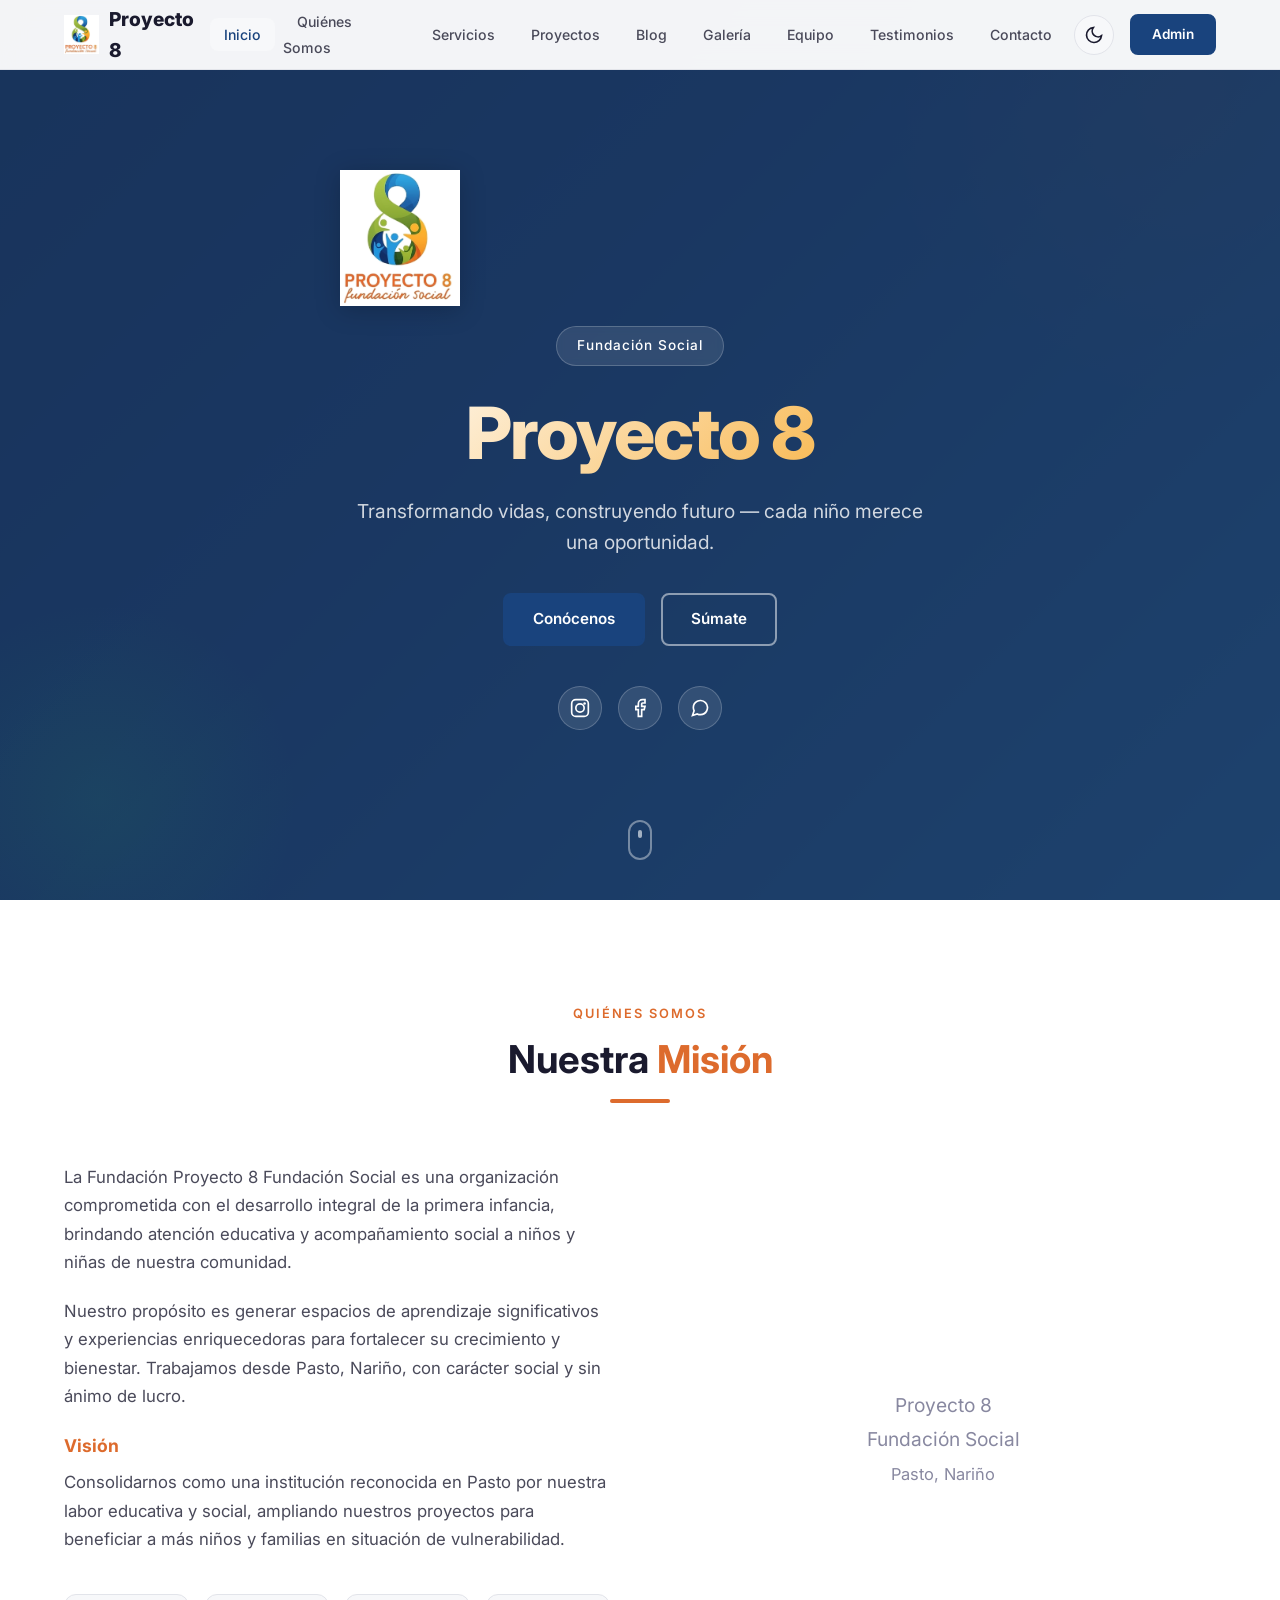
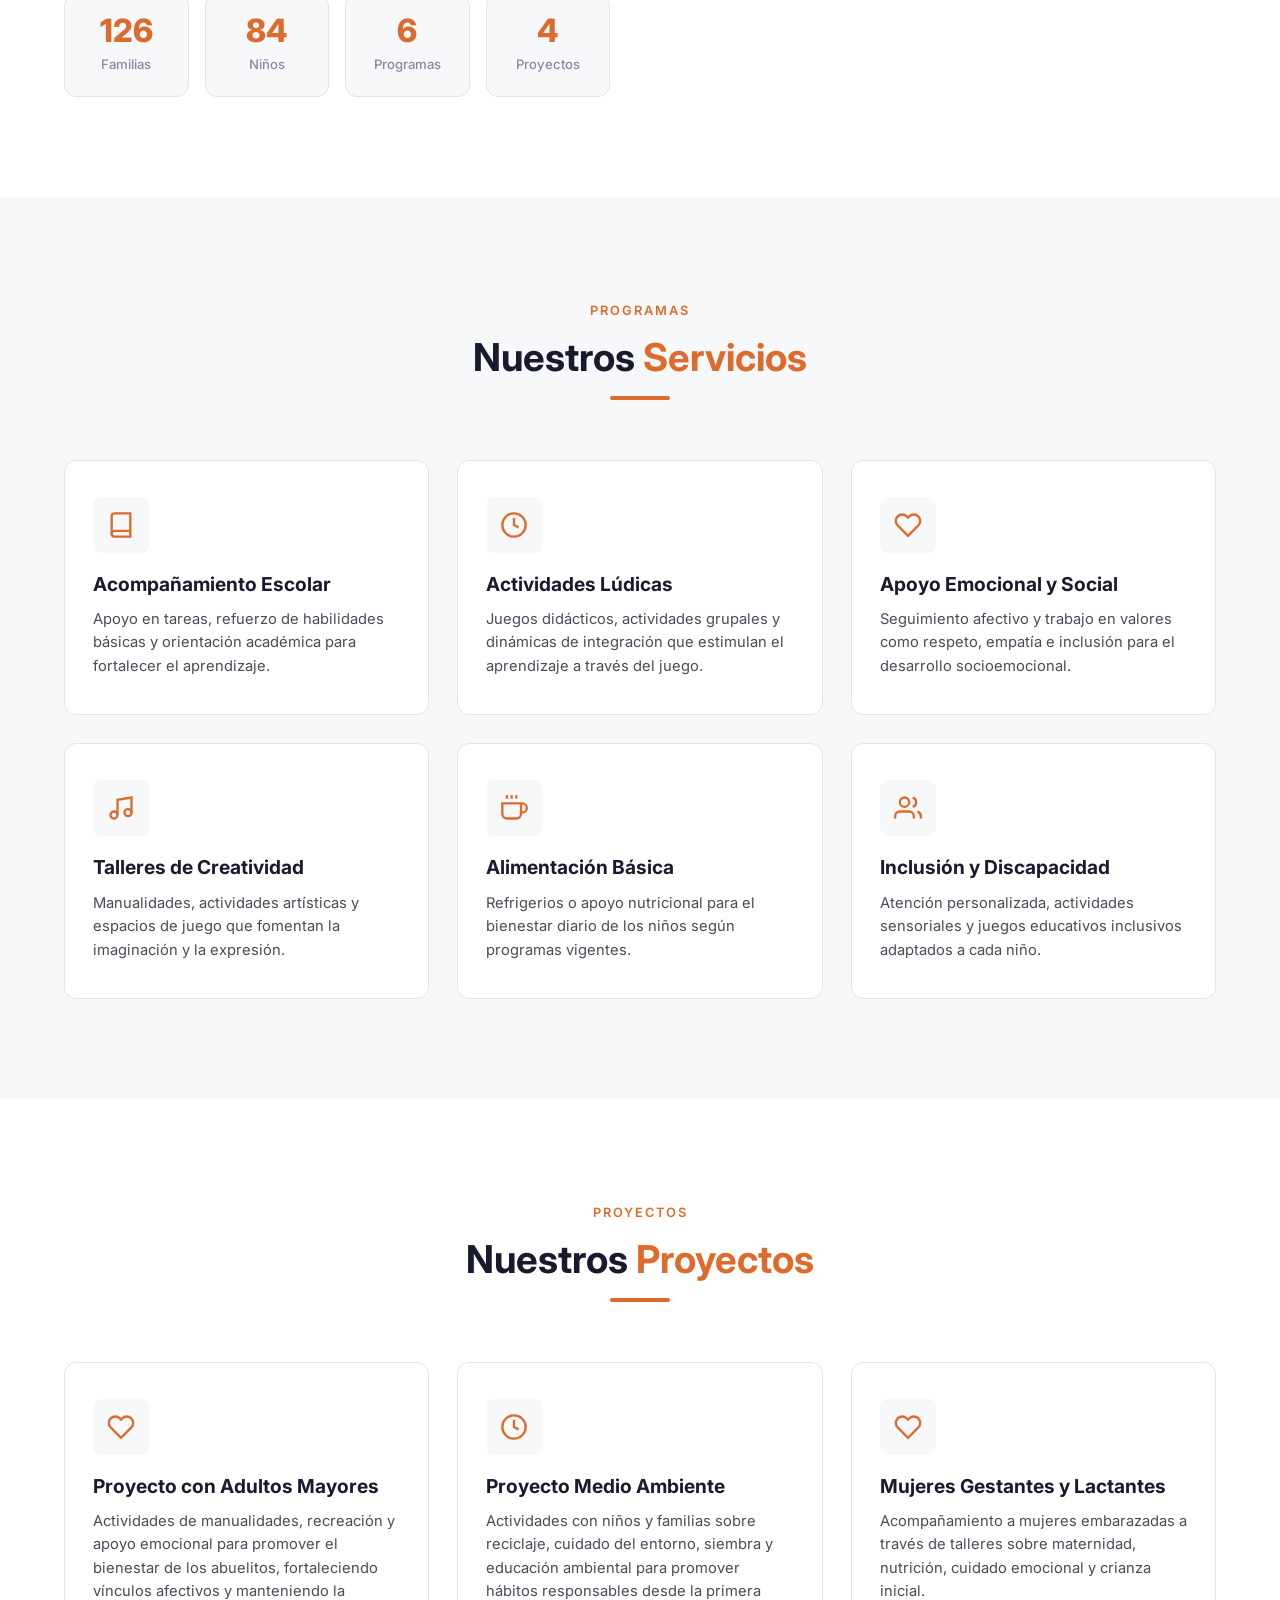
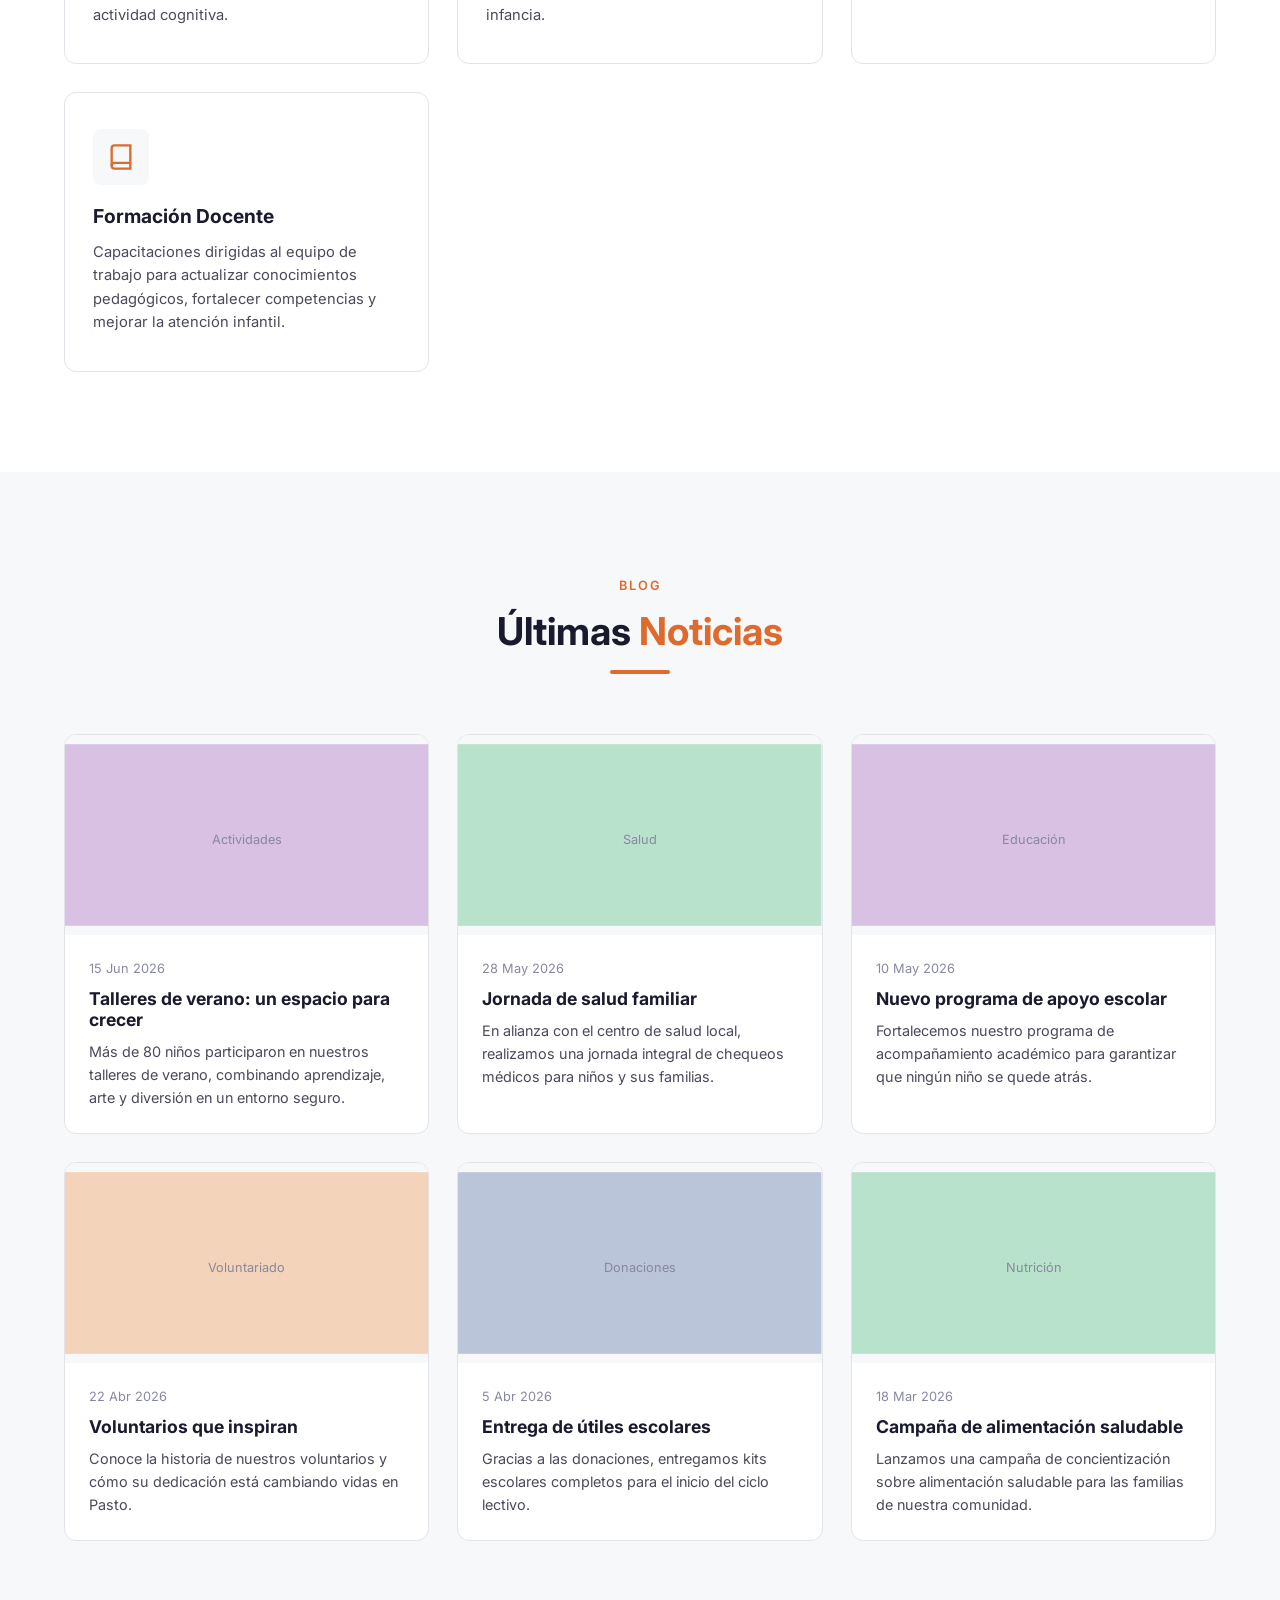
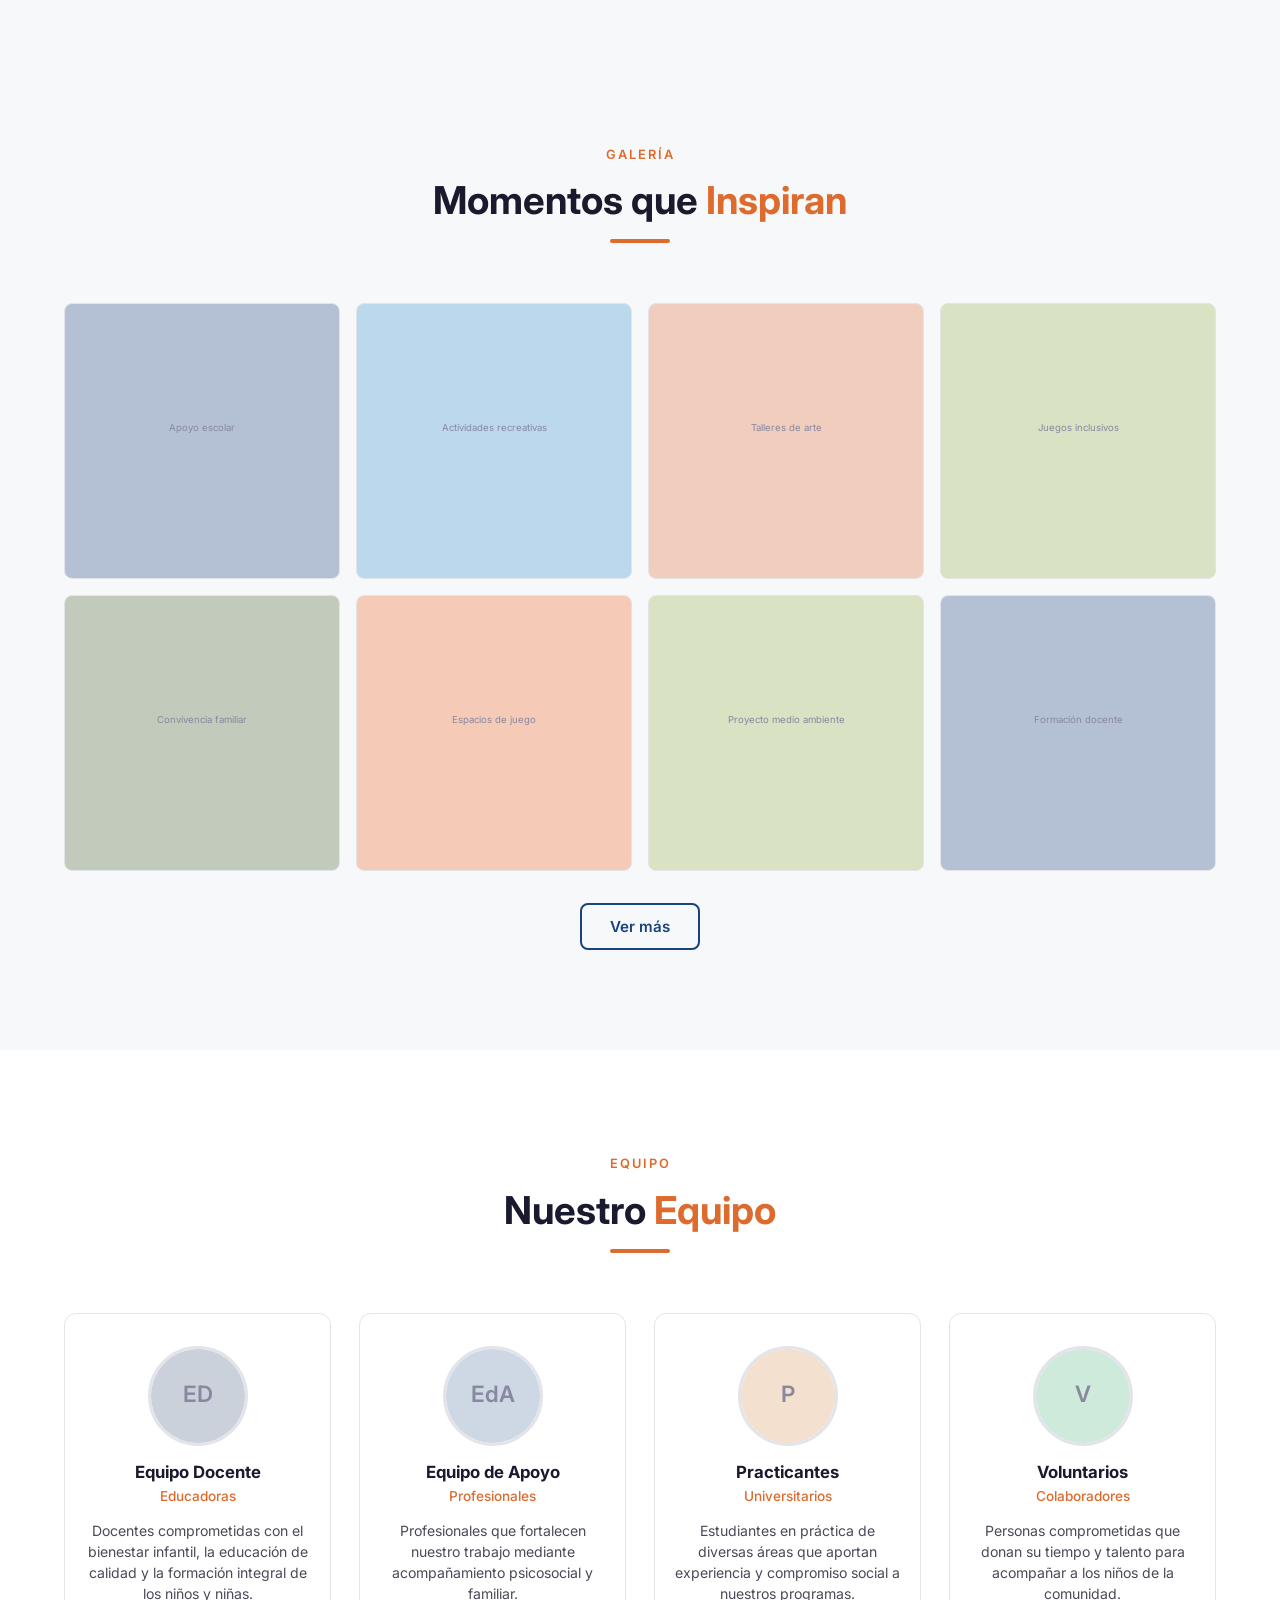
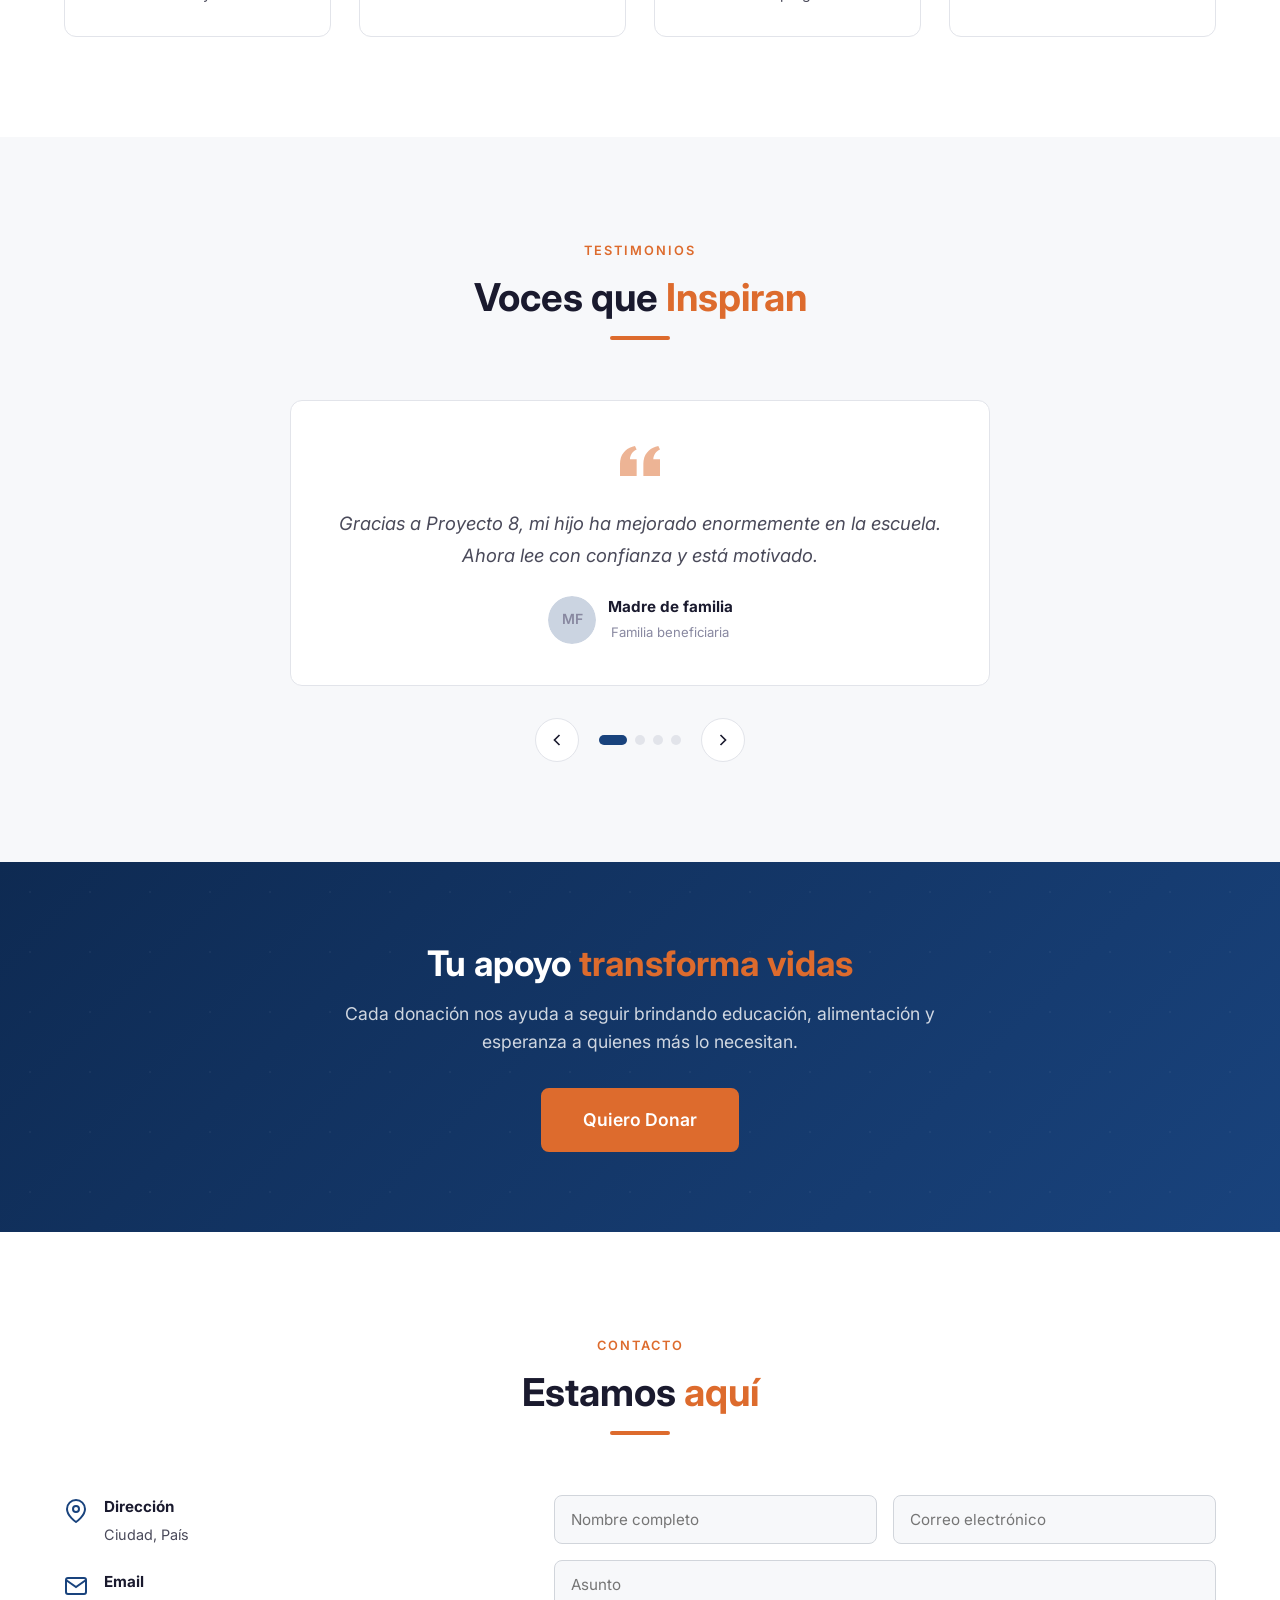
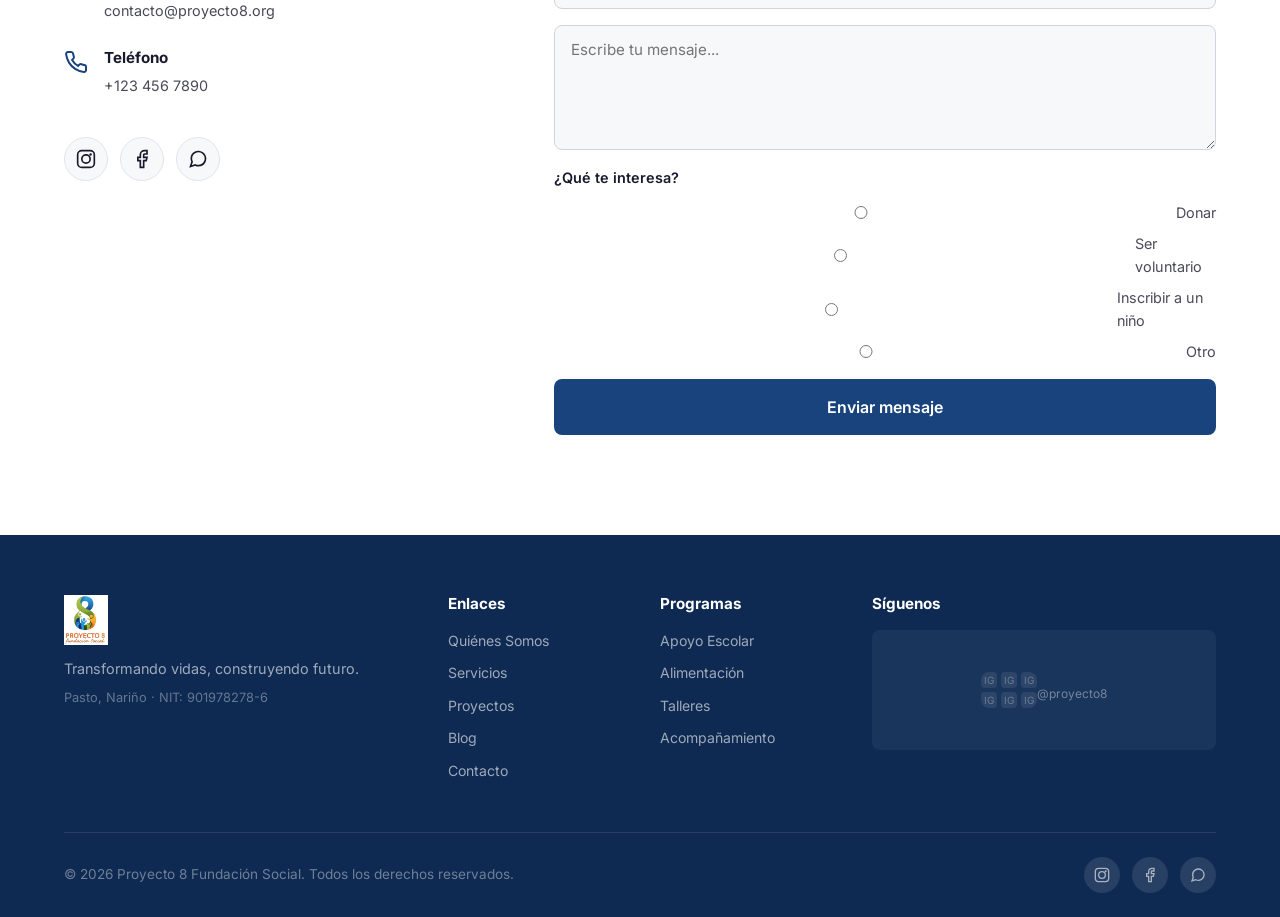
==== commit 2c11369e: "feat: contenido actualizado con portafolio institucional - sección proyectos, misión, visión, servic" ====
--- a/index.html
+++ b/index.html
@@ -31,6 +31,7 @@
         <li><a href="#hero" class="nav-link active">Inicio</a></li>
         <li><a href="#about" class="nav-link">Quiénes Somos</a></li>
         <li><a href="#services" class="nav-link">Servicios</a></li>
+        <li><a href="#projects" class="nav-link">Proyectos</a></li>
         <li><a href="#blog" class="nav-link">Blog</a></li>
         <li><a href="#gallery" class="nav-link">Galería</a></li>
         <li><a href="#team" class="nav-link">Equipo</a></li>
@@ -80,18 +81,20 @@
       </div>
       <div class="about-grid">
         <div class="about-content">
-          <p class="about-text">Somos una fundación social comprometida con el bienestar integral de niños, niñas y adolescentes en situación de vulnerabilidad. Creemos en el poder de la educación, el acompañamiento psicosocial y la nutrición como pilares para romper el ciclo de la pobreza.</p>
-          <p class="about-text">Desde nuestro inicio, hemos impactado positivamente a más de <strong>500 familias</strong> a través de programas de apoyo escolar, alimentación balanceada, talleres artísticos y acompañamiento familiar.</p>
+          <p class="about-text">La Fundación Proyecto 8 Fundación Social es una organización comprometida con el desarrollo integral de la primera infancia, brindando atención educativa y acompañamiento social a niños y niñas de nuestra comunidad.</p>
+          <p class="about-text">Nuestro propósito es generar espacios de aprendizaje significativos y experiencias enriquecedoras para fortalecer su crecimiento y bienestar. Trabajamos desde Pasto, Nariño, con carácter social y sin ánimo de lucro.</p>
+          <h3 style="font-size:1.1rem;margin:24px 0 12px;color:var(--color-secondary)">Visión</h3>
+          <p class="about-text">Consolidarnos como una institución reconocida en Pasto por nuestra labor educativa y social, ampliando nuestros proyectos para beneficiar a más niños y familias en situación de vulnerabilidad.</p>
           <div class="about-stats">
-            <div class="stat"><span class="stat-number" data-count="500">0</span><span class="stat-label">Familias</span></div>
-            <div class="stat"><span class="stat-number" data-count="1200">0</span><span class="stat-label">Niños</span></div>
-            <div class="stat"><span class="stat-number" data-count="8">0</span><span class="stat-label">Programas</span></div>
-            <div class="stat"><span class="stat-number" data-count="50">0</span><span class="stat-label">Voluntarios</span></div>
+            <div class="stat"><span class="stat-number" data-count="200">0</span><span class="stat-label">Familias</span></div>
+            <div class="stat"><span class="stat-number" data-count="150">0</span><span class="stat-label">Niños</span></div>
+            <div class="stat"><span class="stat-number" data-count="6">0</span><span class="stat-label">Programas</span></div>
+            <div class="stat"><span class="stat-number" data-count="4">0</span><span class="stat-label">Proyectos</span></div>
           </div>
         </div>
         <div class="about-image">
           <div class="about-img-placeholder">
-            <svg viewBox="0 0 400 300"><rect width="400" height="300" fill="var(--color-card-bg)" rx="12"/><text x="200" y="155" text-anchor="middle" fill="var(--color-text-muted)" font-family="Inter, sans-serif" font-size="16">Imagen institucional</text></svg>
+            <svg viewBox="0 0 400 300"><rect width="400" height="300" fill="var(--color-card-bg)" rx="12"/><text x="200" y="140" text-anchor="middle" fill="var(--color-text-muted)" font-family="Inter, sans-serif" font-size="14">Proyecto 8</text><text x="200" y="165" text-anchor="middle" fill="var(--color-text-muted)" font-family="Inter, sans-serif" font-size="14">Fundación Social</text><text x="200" y="190" text-anchor="middle" fill="var(--color-text-muted)" font-family="Inter, sans-serif" font-size="12">Pasto, Nariño</text></svg>
           </div>
         </div>
       </div>
@@ -112,8 +115,22 @@
     </div>
   </section>
 
+  <!-- ============ PROJECTS ============ -->
+  <section class="section" id="projects">
+    <div class="container">
+      <div class="section-header">
+        <span class="section-tag">Proyectos</span>
+        <h2 class="section-title">Nuestros <span class="highlight">Proyectos</span></h2>
+        <div class="divider"></div>
+      </div>
+      <div class="services-grid" id="projectsGrid">
+        <!-- Cards generated by JS -->
+      </div>
+    </div>
+  </section>
+
   <!-- ============ BLOG ============ -->
-  <section class="section" id="blog">
+  <section class="section section-alt" id="blog">
     <div class="container">
       <div class="section-header">
         <span class="section-tag">Blog</span>
@@ -247,11 +264,13 @@
         <div class="footer-brand">
           <img src="assets/images/logo.png" alt="Proyecto 8" class="logo-img logo-img-footer">
           <p>Transformando vidas, construyendo futuro.</p>
+          <p style="font-size:0.8rem;opacity:0.6;margin-top:8px">Pasto, Nariño · NIT: 901978278-6</p>
         </div>
         <div class="footer-links">
           <h4>Enlaces</h4>
           <a href="#about">Quiénes Somos</a>
           <a href="#services">Servicios</a>
+          <a href="#projects">Proyectos</a>
           <a href="#blog">Blog</a>
           <a href="#contact">Contacto</a>
         </div>
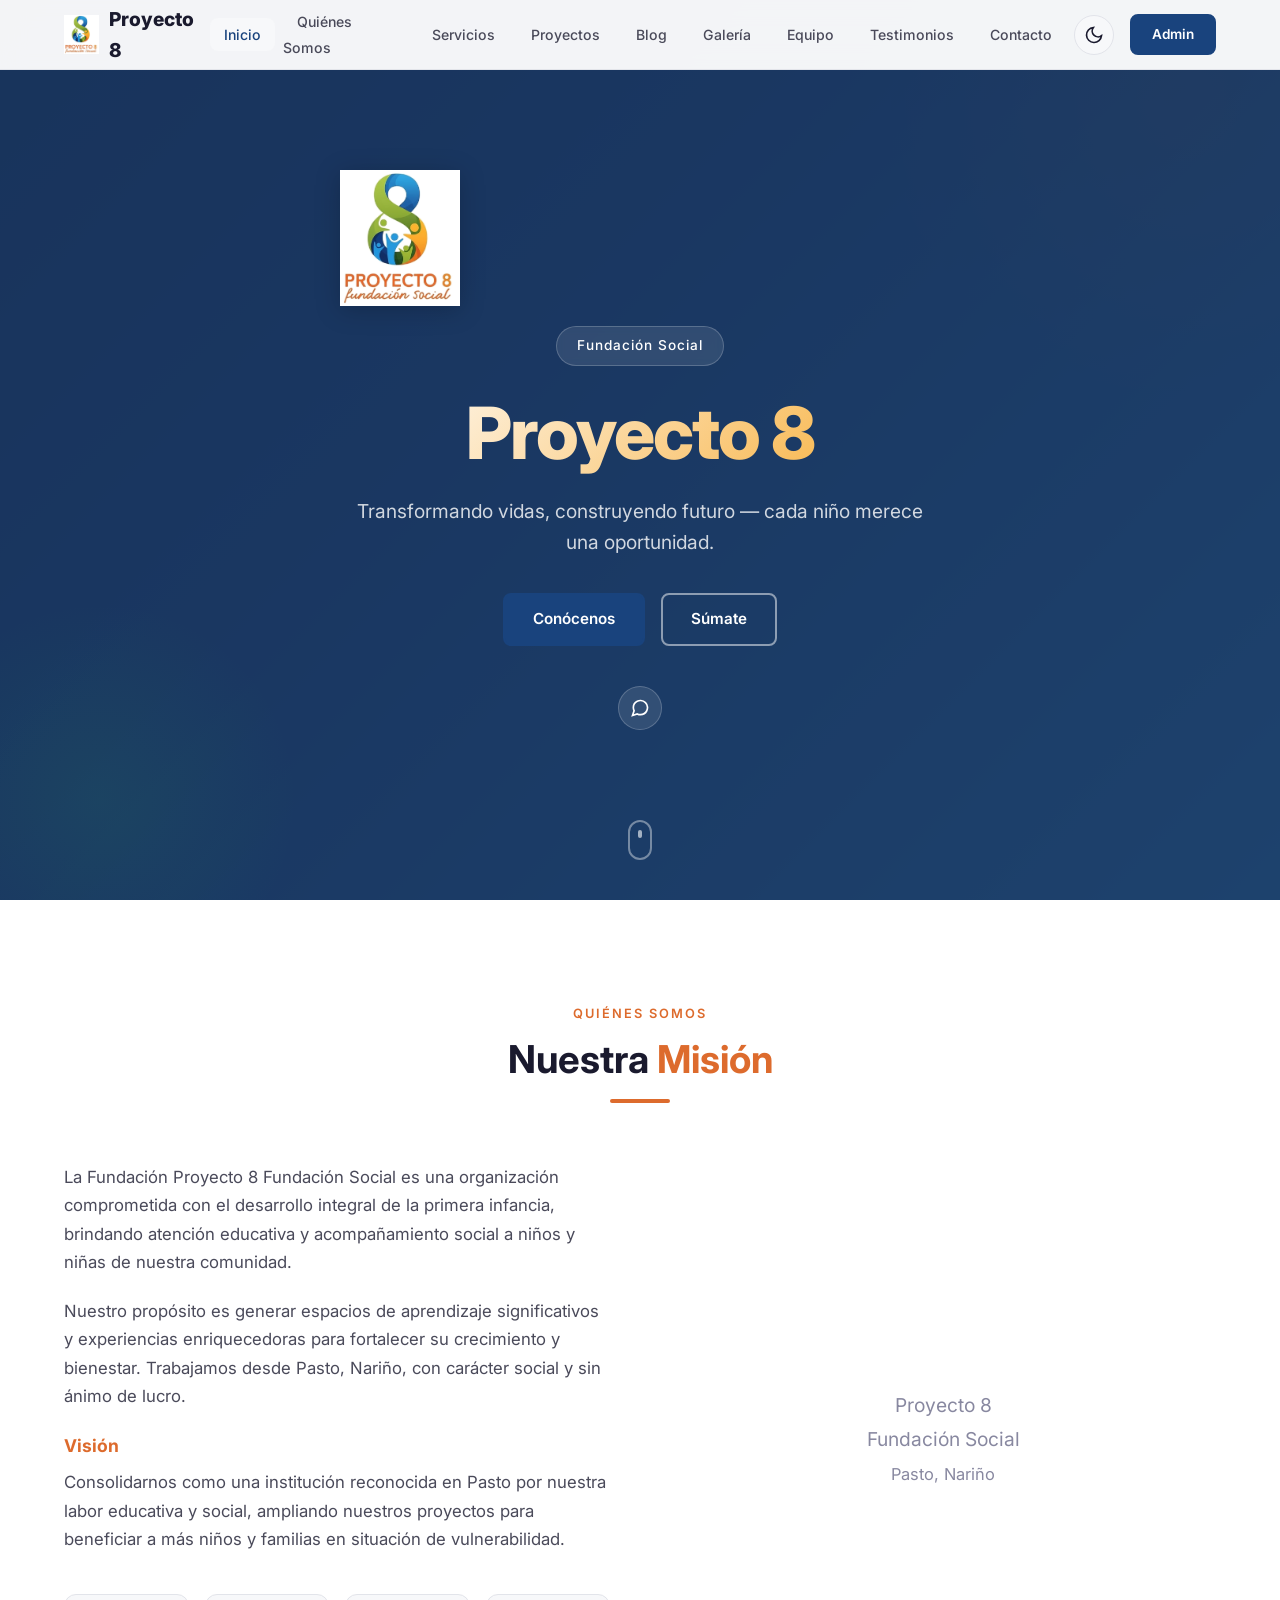
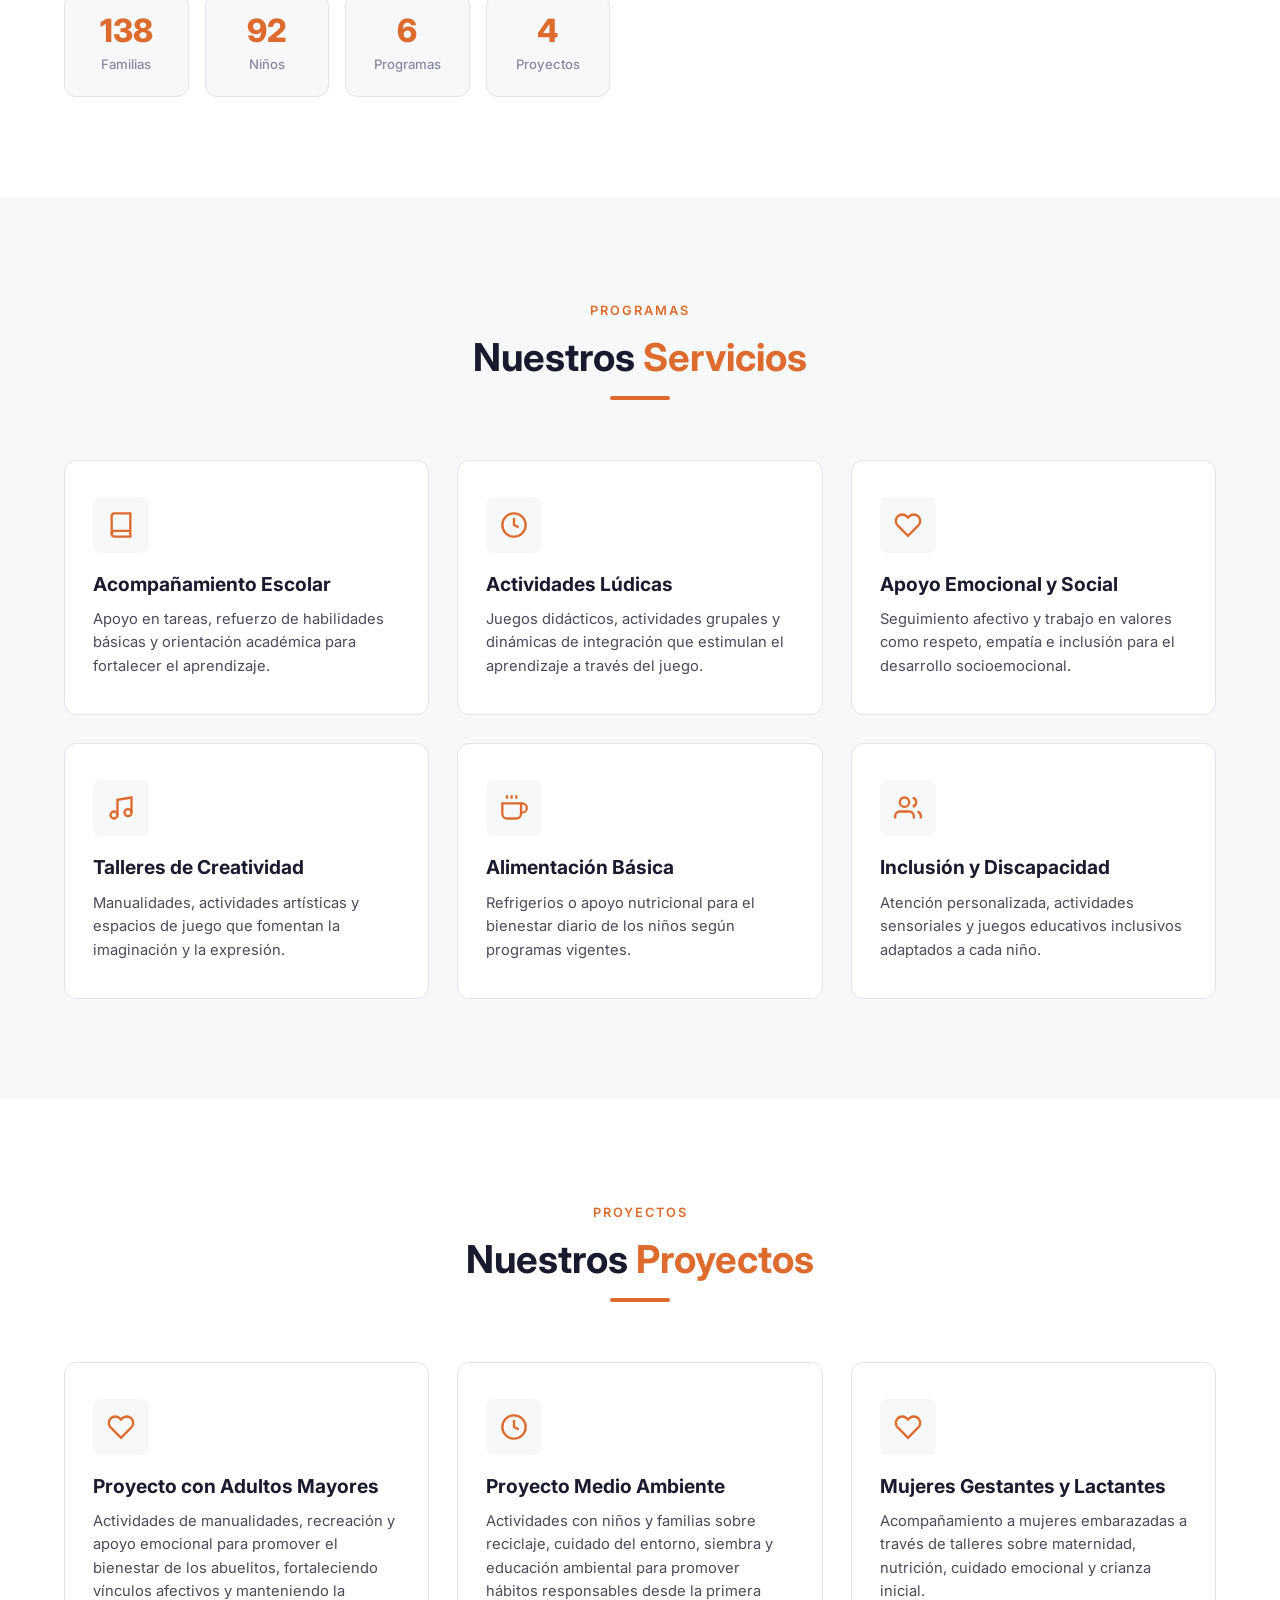
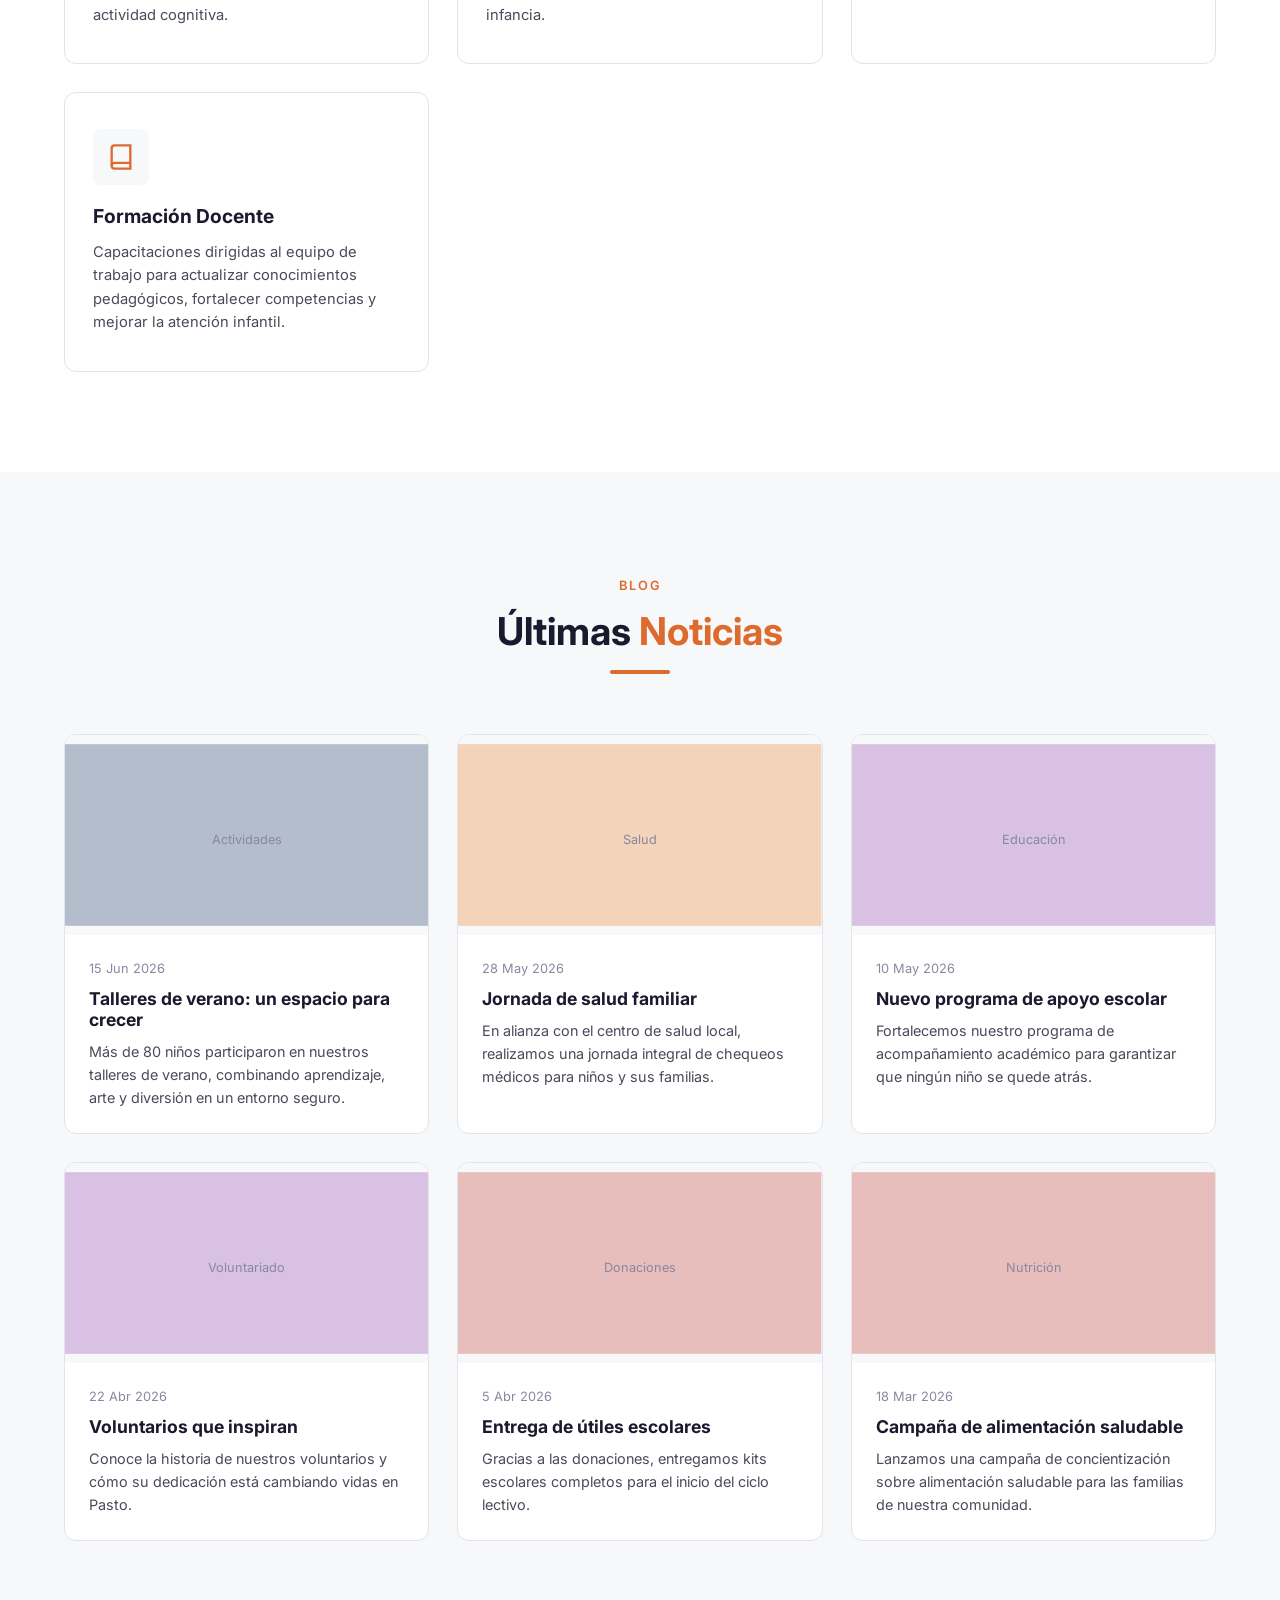
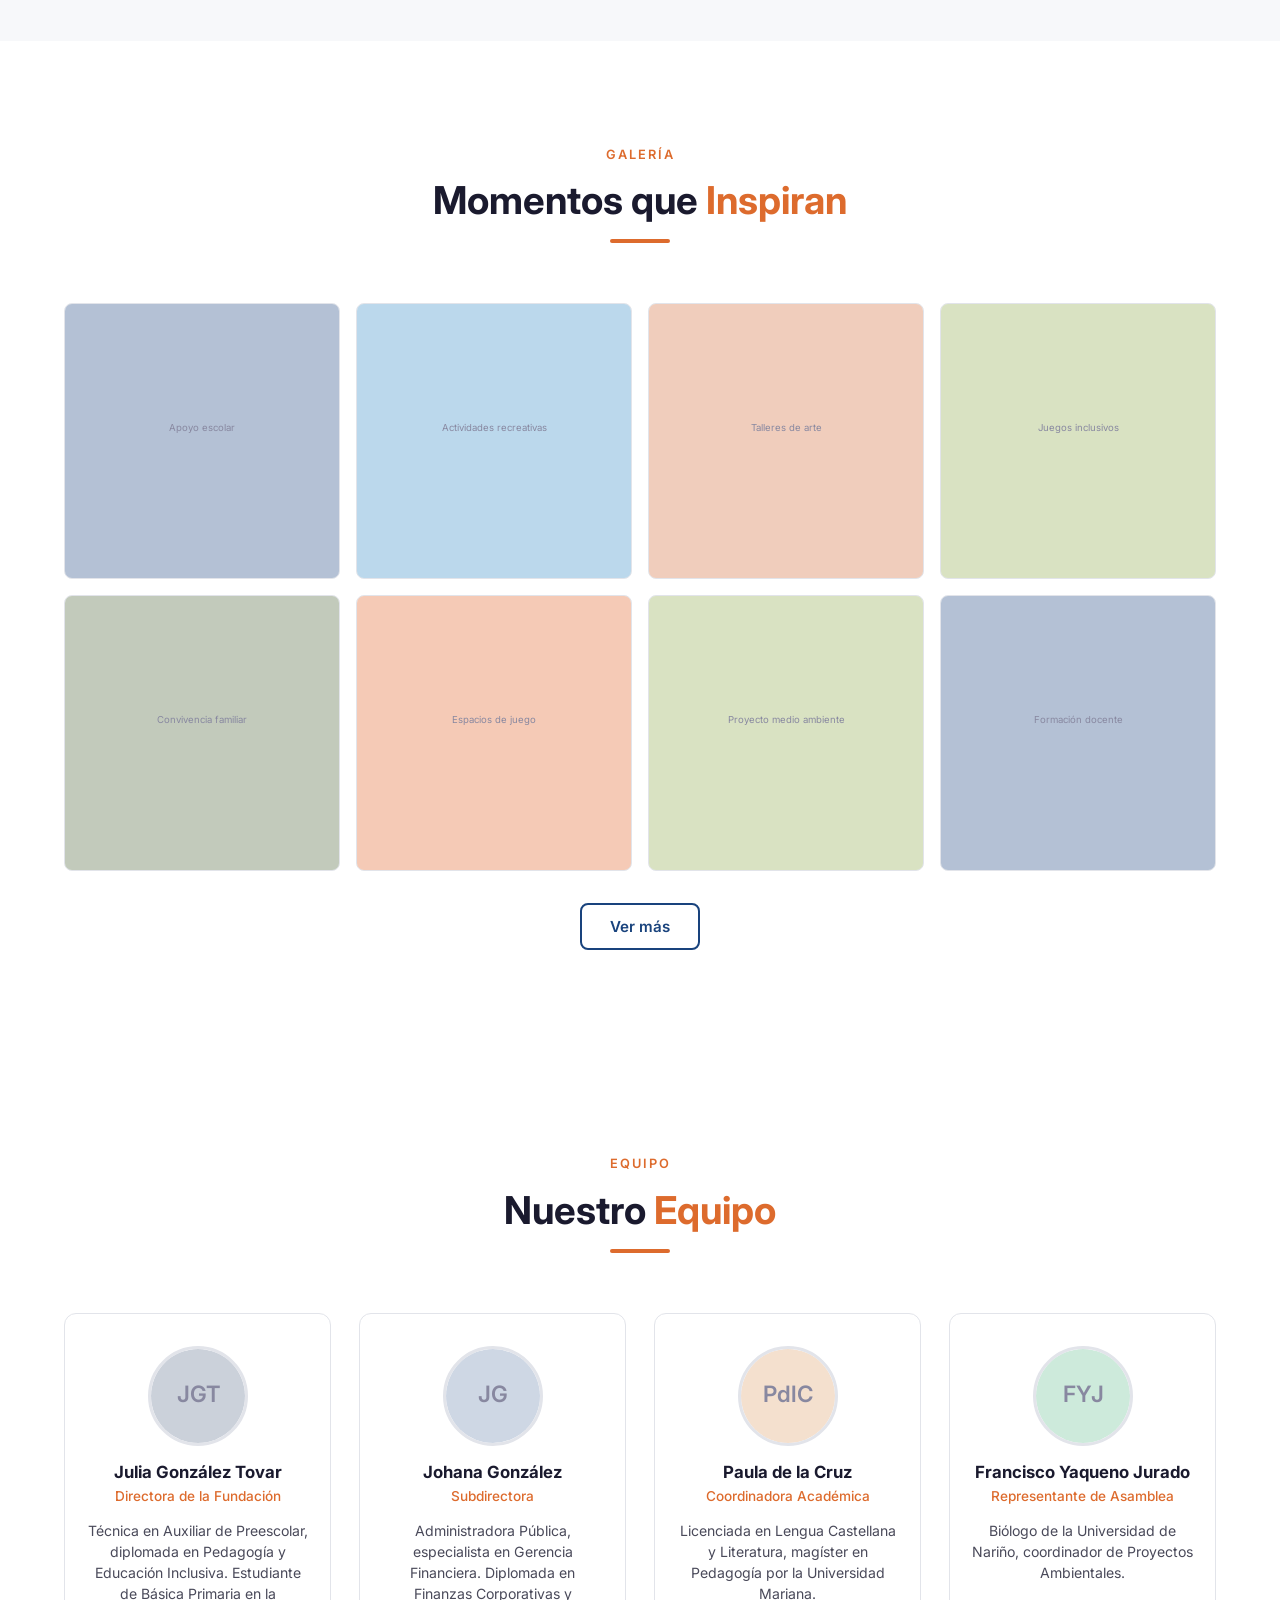
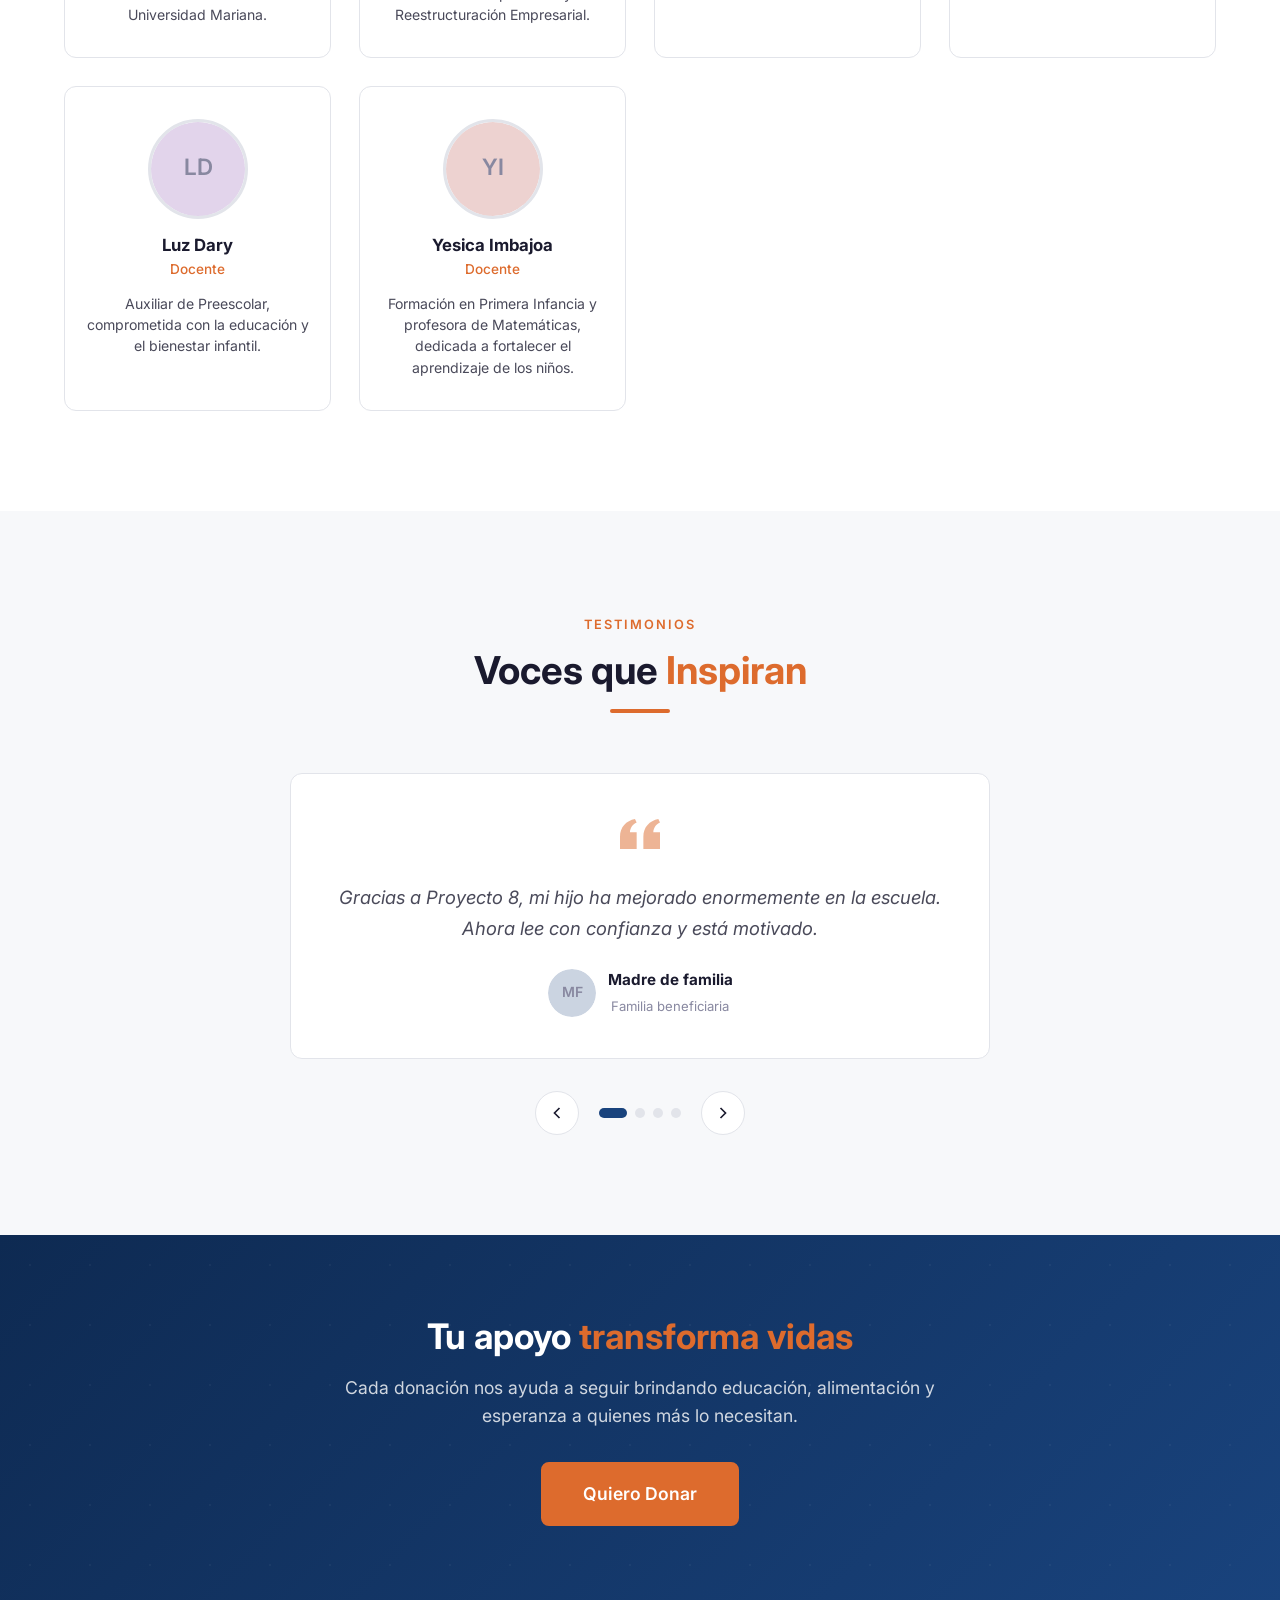
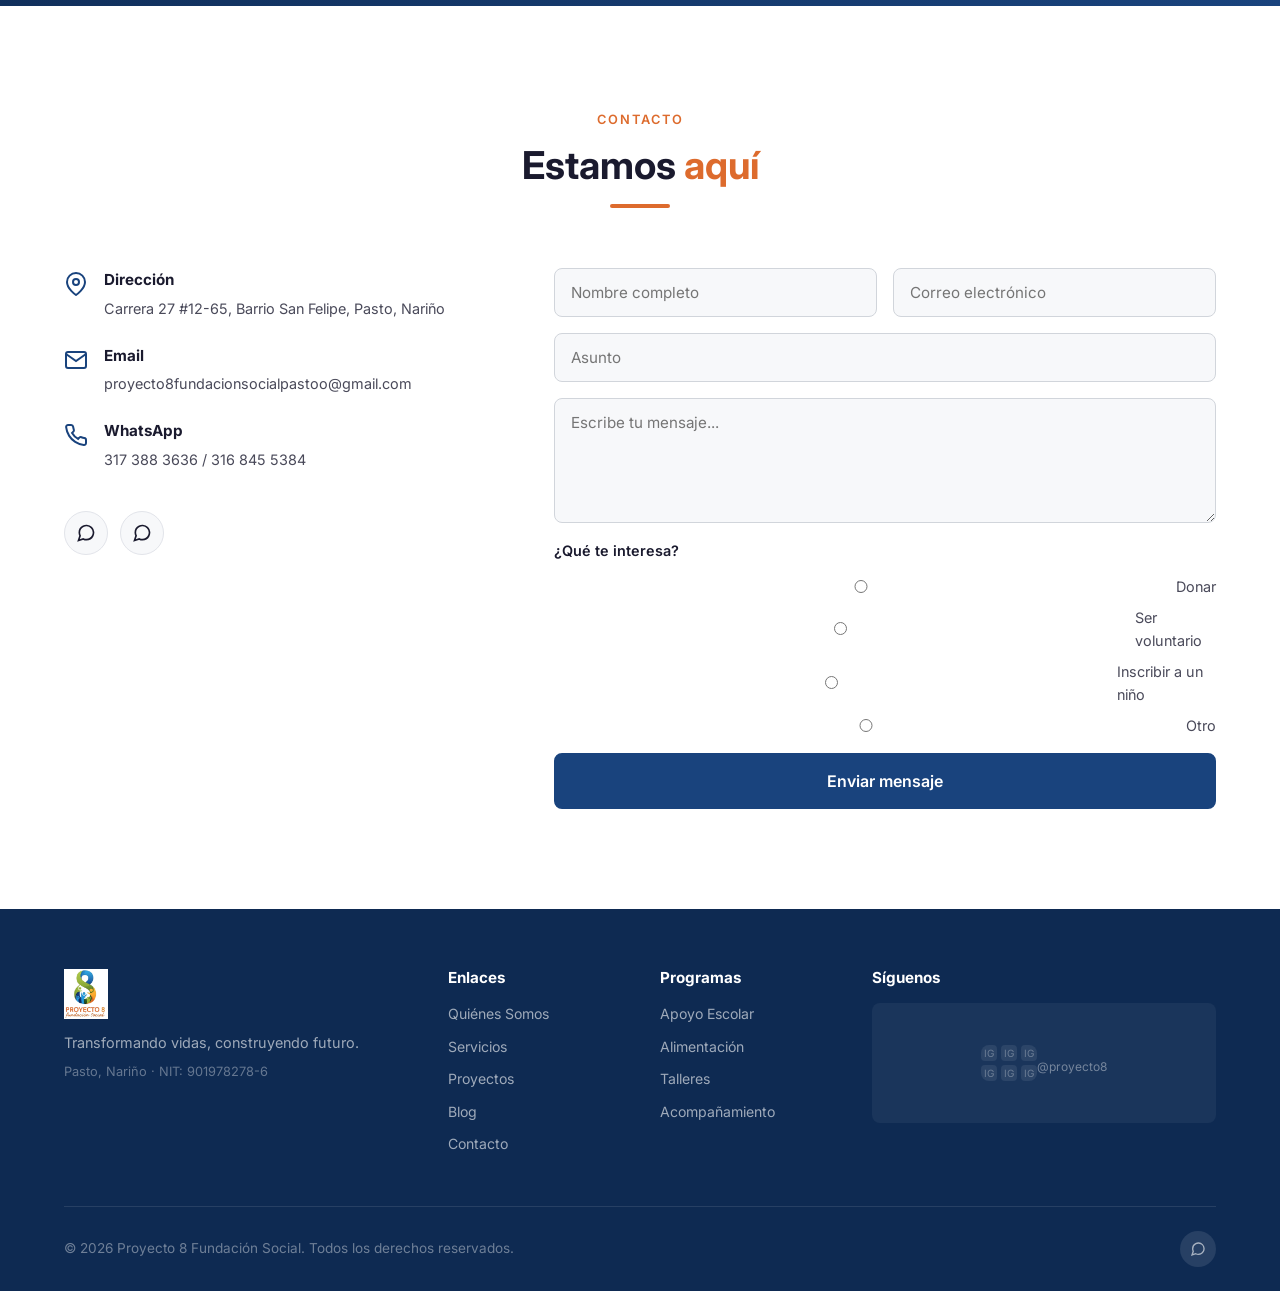
==== commit 5fd6ffba: "fix: equipo real, contacto actualizado, sección proyectos, correcciones de diseño" ====
--- a/index.html
+++ b/index.html
@@ -61,9 +61,7 @@
         <a href="#contact" class="btn btn-outline">Súmate</a>
       </div>
       <div class="hero-social">
-        <a href="#" aria-label="Instagram"><svg viewBox="0 0 24 24"><rect x="2" y="2" width="20" height="20" rx="5" ry="5" fill="none" stroke="currentColor" stroke-width="2"/><circle cx="12" cy="12" r="5" fill="none" stroke="currentColor" stroke-width="2"/><circle cx="17.5" cy="6.5" r="1.5" fill="currentColor"/></svg></a>
-        <a href="#" aria-label="Facebook"><svg viewBox="0 0 24 24"><path d="M18 2h-3a5 5 0 00-5 5v3H7v4h3v8h4v-8h3l1-4h-4V7a1 1 0 011-1h3z" fill="none" stroke="currentColor" stroke-width="2"/></svg></a>
-        <a href="#" aria-label="WhatsApp"><svg viewBox="0 0 24 24"><path d="M21 11.5a8.38 8.38 0 01-.9 3.8 8.5 8.5 0 01-7.6 4.7 8.38 8.38 0 01-3.8-.9L3 21l1.9-5.7a8.38 8.38 0 01-.9-3.8 8.5 8.5 0 014.7-7.6 8.38 8.38 0 013.8-.9h.5a8.48 8.48 0 018 8v.5z" fill="none" stroke="currentColor" stroke-width="2"/></svg></a>
+        <a href="https://wa.me/573173883636" aria-label="WhatsApp" target="_blank"><svg viewBox="0 0 24 24"><path d="M21 11.5a8.38 8.38 0 01-.9 3.8 8.5 8.5 0 01-7.6 4.7 8.38 8.38 0 01-3.8-.9L3 21l1.9-5.7a8.38 8.38 0 01-.9-3.8 8.5 8.5 0 014.7-7.6 8.38 8.38 0 013.8-.9h.5a8.48 8.48 0 018 8v.5z" fill="none" stroke="currentColor" stroke-width="2"/></svg></a>
       </div>
     </div>
     <a href="#about" class="scroll-indicator">
@@ -144,7 +142,7 @@
   </section>
 
   <!-- ============ GALLERY ============ -->
-  <section class="section section-alt" id="gallery">
+  <section class="section" id="gallery">
     <div class="container">
       <div class="section-header">
         <span class="section-tag">Galería</span>
@@ -221,20 +219,19 @@
         <div class="contact-info">
           <div class="contact-item">
             <svg viewBox="0 0 24 24" fill="none" stroke="currentColor" stroke-width="2"><path d="M21 10c0 7-9 13-9 13s-9-6-9-13a9 9 0 0118 0z"/><circle cx="12" cy="10" r="3"/></svg>
-            <div><strong>Dirección</strong><p>Ciudad, País</p></div>
+            <div><strong>Dirección</strong><p>Carrera 27 #12-65, Barrio San Felipe, Pasto, Nariño</p></div>
           </div>
           <div class="contact-item">
             <svg viewBox="0 0 24 24" fill="none" stroke="currentColor" stroke-width="2"><path d="M4 4h16c1.1 0 2 .9 2 2v12c0 1.1-.9 2-2 2H4c-1.1 0-2-.9-2-2V6c0-1.1.9-2 2-2z"/><polyline points="22,6 12,13 2,6"/></svg>
-            <div><strong>Email</strong><p>contacto@proyecto8.org</p></div>
+            <div><strong>Email</strong><p>proyecto8fundacionsocialpastoo@gmail.com</p></div>
           </div>
           <div class="contact-item">
             <svg viewBox="0 0 24 24" fill="none" stroke="currentColor" stroke-width="2"><path d="M22 16.92v3a2 2 0 01-2.18 2 19.79 19.79 0 01-8.63-3.07 19.5 19.5 0 01-6-6 19.79 19.79 0 01-3.07-8.67A2 2 0 014.11 2h3a2 2 0 012 1.72c.127.96.362 1.903.7 2.81a2 2 0 01-.45 2.11L8.09 9.91a16 16 0 006 6l1.27-1.27a2 2 0 012.11-.45c.907.338 1.85.573 2.81.7A2 2 0 0122 16.92z"/></svg>
-            <div><strong>Teléfono</strong><p>+123 456 7890</p></div>
+            <div><strong>WhatsApp</strong><p>317 388 3636 / 316 845 5384</p></div>
           </div>
           <div class="contact-social">
-            <a href="#" class="social-link" aria-label="Instagram"><svg viewBox="0 0 24 24"><rect x="2" y="2" width="20" height="20" rx="5" ry="5" fill="none" stroke="currentColor" stroke-width="2"/><circle cx="12" cy="12" r="5" fill="none" stroke="currentColor" stroke-width="2"/><circle cx="17.5" cy="6.5" r="1.5" fill="currentColor"/></svg></a>
-            <a href="#" class="social-link" aria-label="Facebook"><svg viewBox="0 0 24 24"><path d="M18 2h-3a5 5 0 00-5 5v3H7v4h3v8h4v-8h3l1-4h-4V7a1 1 0 011-1h3z" fill="none" stroke="currentColor" stroke-width="2"/></svg></a>
-            <a href="#" class="social-link" aria-label="WhatsApp"><svg viewBox="0 0 24 24"><path d="M21 11.5a8.38 8.38 0 01-.9 3.8 8.5 8.5 0 01-7.6 4.7 8.38 8.38 0 01-3.8-.9L3 21l1.9-5.7a8.38 8.38 0 01-.9-3.8 8.5 8.5 0 014.7-7.6 8.38 8.38 0 013.8-.9h.5a8.48 8.48 0 018 8v.5z" fill="none" stroke="currentColor" stroke-width="2"/></svg></a>
+            <a href="https://wa.me/573173883636" class="social-link" aria-label="WhatsApp" target="_blank"><svg viewBox="0 0 24 24"><path d="M21 11.5a8.38 8.38 0 01-.9 3.8 8.5 8.5 0 01-7.6 4.7 8.38 8.38 0 01-3.8-.9L3 21l1.9-5.7a8.38 8.38 0 01-.9-3.8 8.5 8.5 0 014.7-7.6 8.38 8.38 0 013.8-.9h.5a8.48 8.48 0 018 8v.5z" fill="none" stroke="currentColor" stroke-width="2"/></svg></a>
+            <a href="https://wa.me/573168455384" class="social-link" aria-label="WhatsApp 2" target="_blank"><svg viewBox="0 0 24 24"><path d="M21 11.5a8.38 8.38 0 01-.9 3.8 8.5 8.5 0 01-7.6 4.7 8.38 8.38 0 01-3.8-.9L3 21l1.9-5.7a8.38 8.38 0 01-.9-3.8 8.5 8.5 0 014.7-7.6 8.38 8.38 0 013.8-.9h.5a8.48 8.48 0 018 8v.5z" fill="none" stroke="currentColor" stroke-width="2"/></svg></a>
           </div>
         </div>
         <form class="contact-form" id="contactForm">
@@ -291,9 +288,7 @@
       <div class="footer-bottom">
         <p>&copy; 2026 Proyecto 8 Fundación Social. Todos los derechos reservados.</p>
         <div class="footer-social">
-          <a href="#" aria-label="Instagram"><svg viewBox="0 0 24 24"><rect x="2" y="2" width="20" height="20" rx="5" ry="5" fill="none" stroke="currentColor" stroke-width="2"/><circle cx="12" cy="12" r="5" fill="none" stroke="currentColor" stroke-width="2"/><circle cx="17.5" cy="6.5" r="1.5" fill="currentColor"/></svg></a>
-          <a href="#" aria-label="Facebook"><svg viewBox="0 0 24 24"><path d="M18 2h-3a5 5 0 00-5 5v3H7v4h3v8h4v-8h3l1-4h-4V7a1 1 0 011-1h3z" fill="none" stroke="currentColor" stroke-width="2"/></svg></a>
-          <a href="#" aria-label="WhatsApp"><svg viewBox="0 0 24 24"><path d="M21 11.5a8.38 8.38 0 01-.9 3.8 8.5 8.5 0 01-7.6 4.7 8.38 8.38 0 01-3.8-.9L3 21l1.9-5.7a8.38 8.38 0 01-.9-3.8 8.5 8.5 0 014.7-7.6 8.38 8.38 0 013.8-.9h.5a8.48 8.48 0 018 8v.5z" fill="none" stroke="currentColor" stroke-width="2"/></svg></a>
+          <a href="https://wa.me/573173883636" aria-label="WhatsApp" target="_blank"><svg viewBox="0 0 24 24"><path d="M21 11.5a8.38 8.38 0 01-.9 3.8 8.5 8.5 0 01-7.6 4.7 8.38 8.38 0 01-3.8-.9L3 21l1.9-5.7a8.38 8.38 0 01-.9-3.8 8.5 8.5 0 014.7-7.6 8.38 8.38 0 013.8-.9h.5a8.48 8.48 0 018 8v.5z" fill="none" stroke="currentColor" stroke-width="2"/></svg></a>
         </div>
       </div>
     </div>
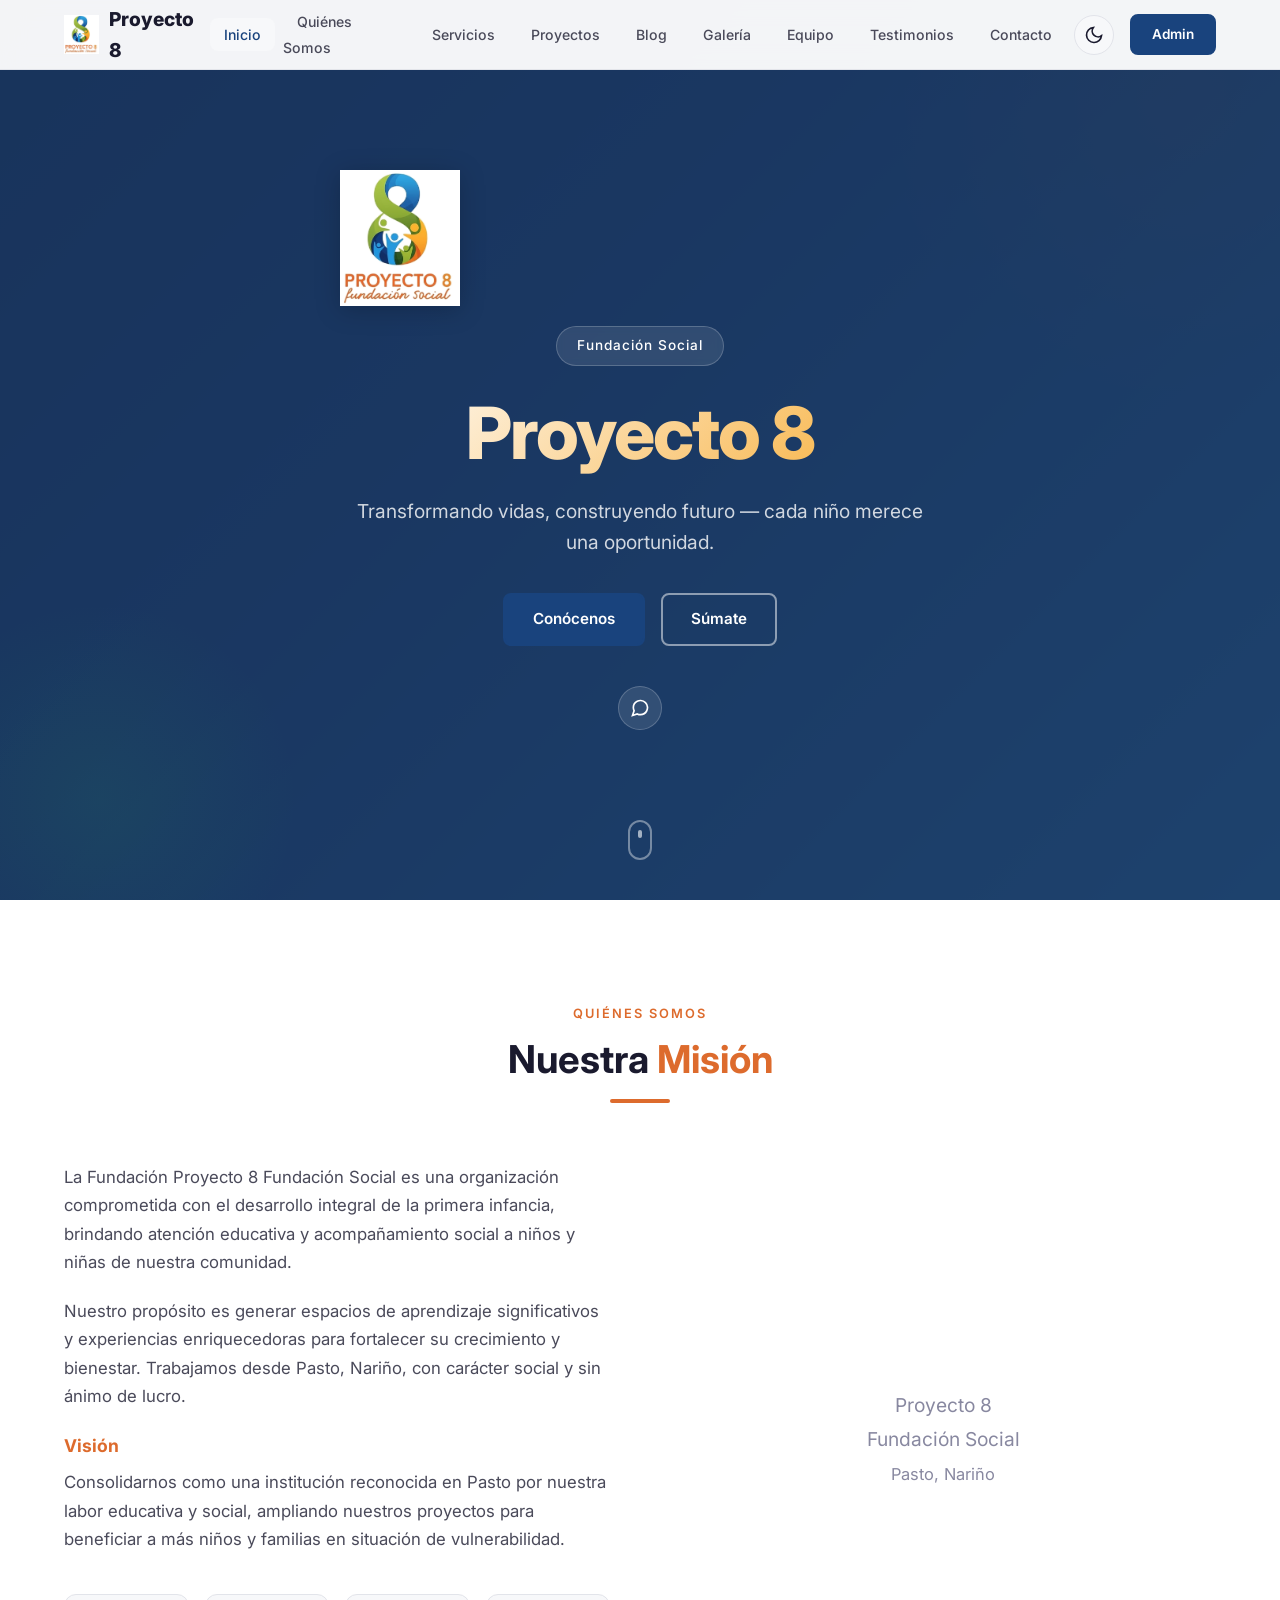
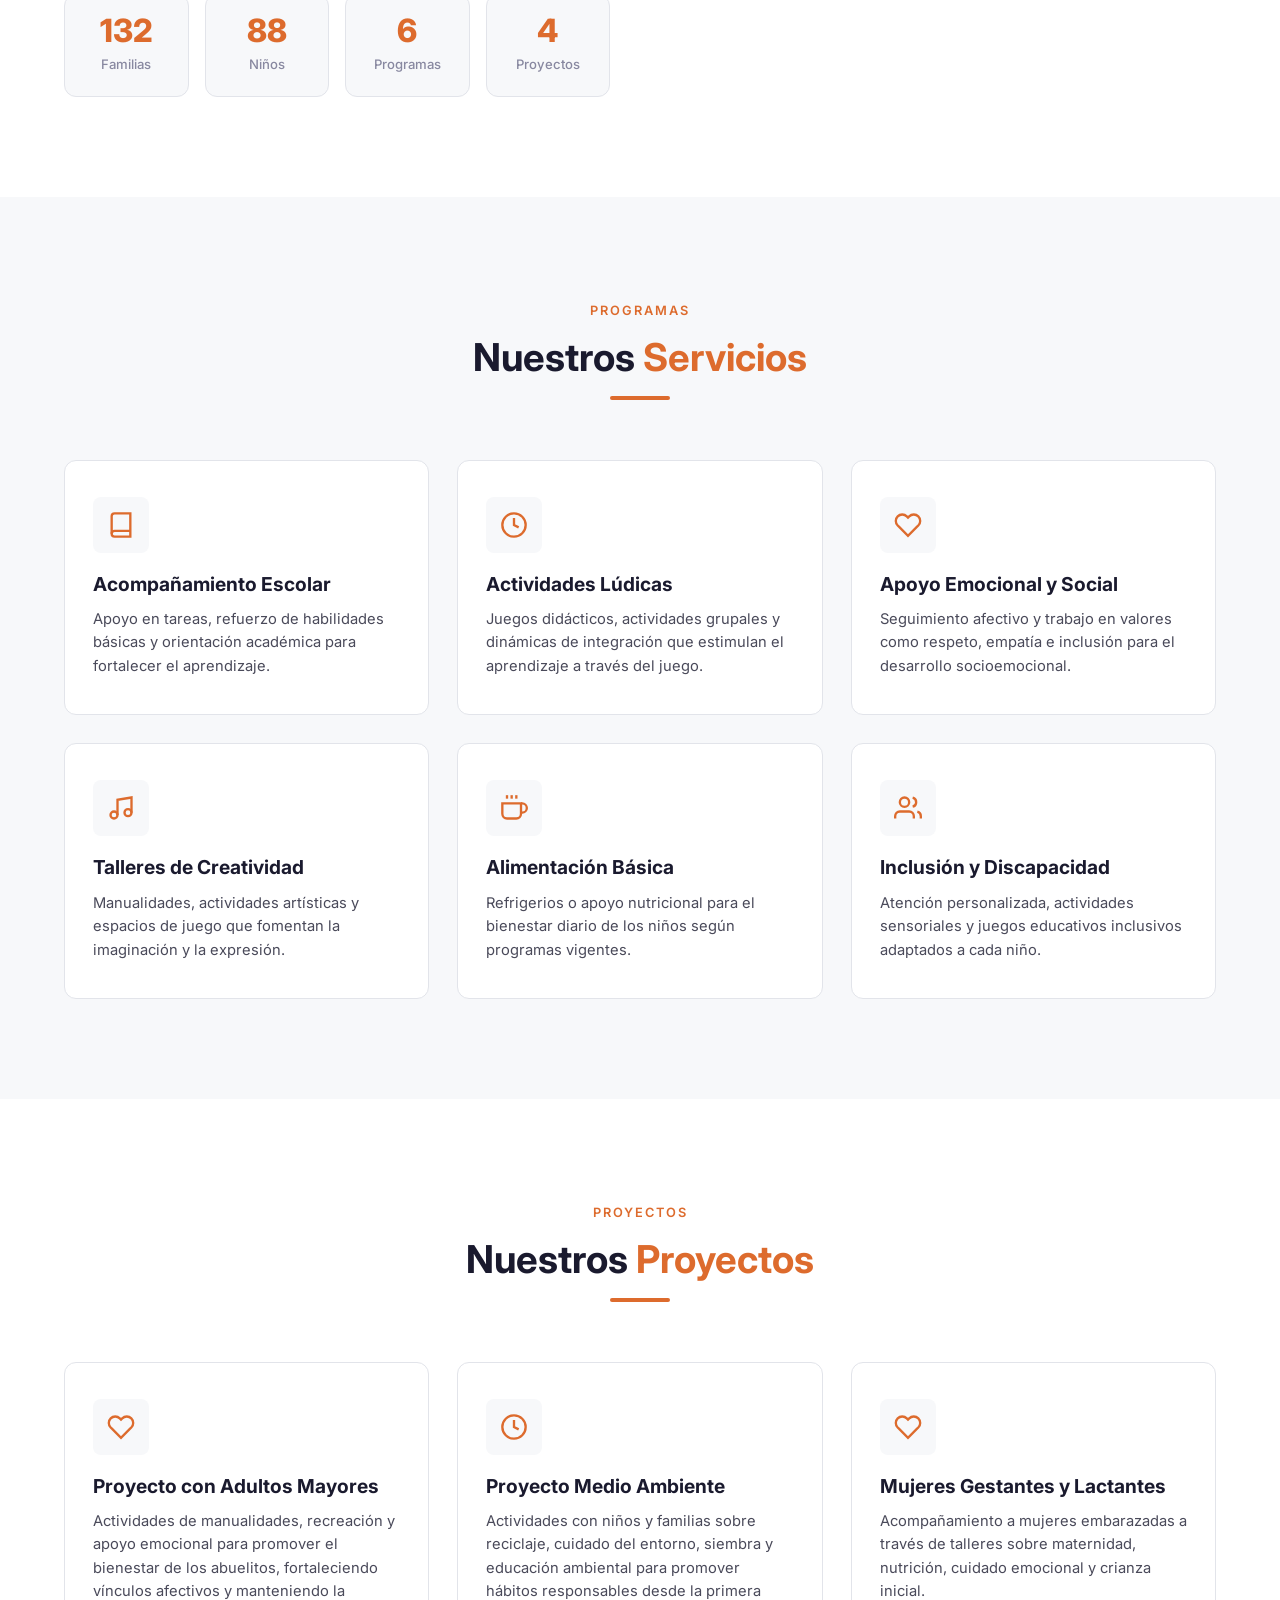
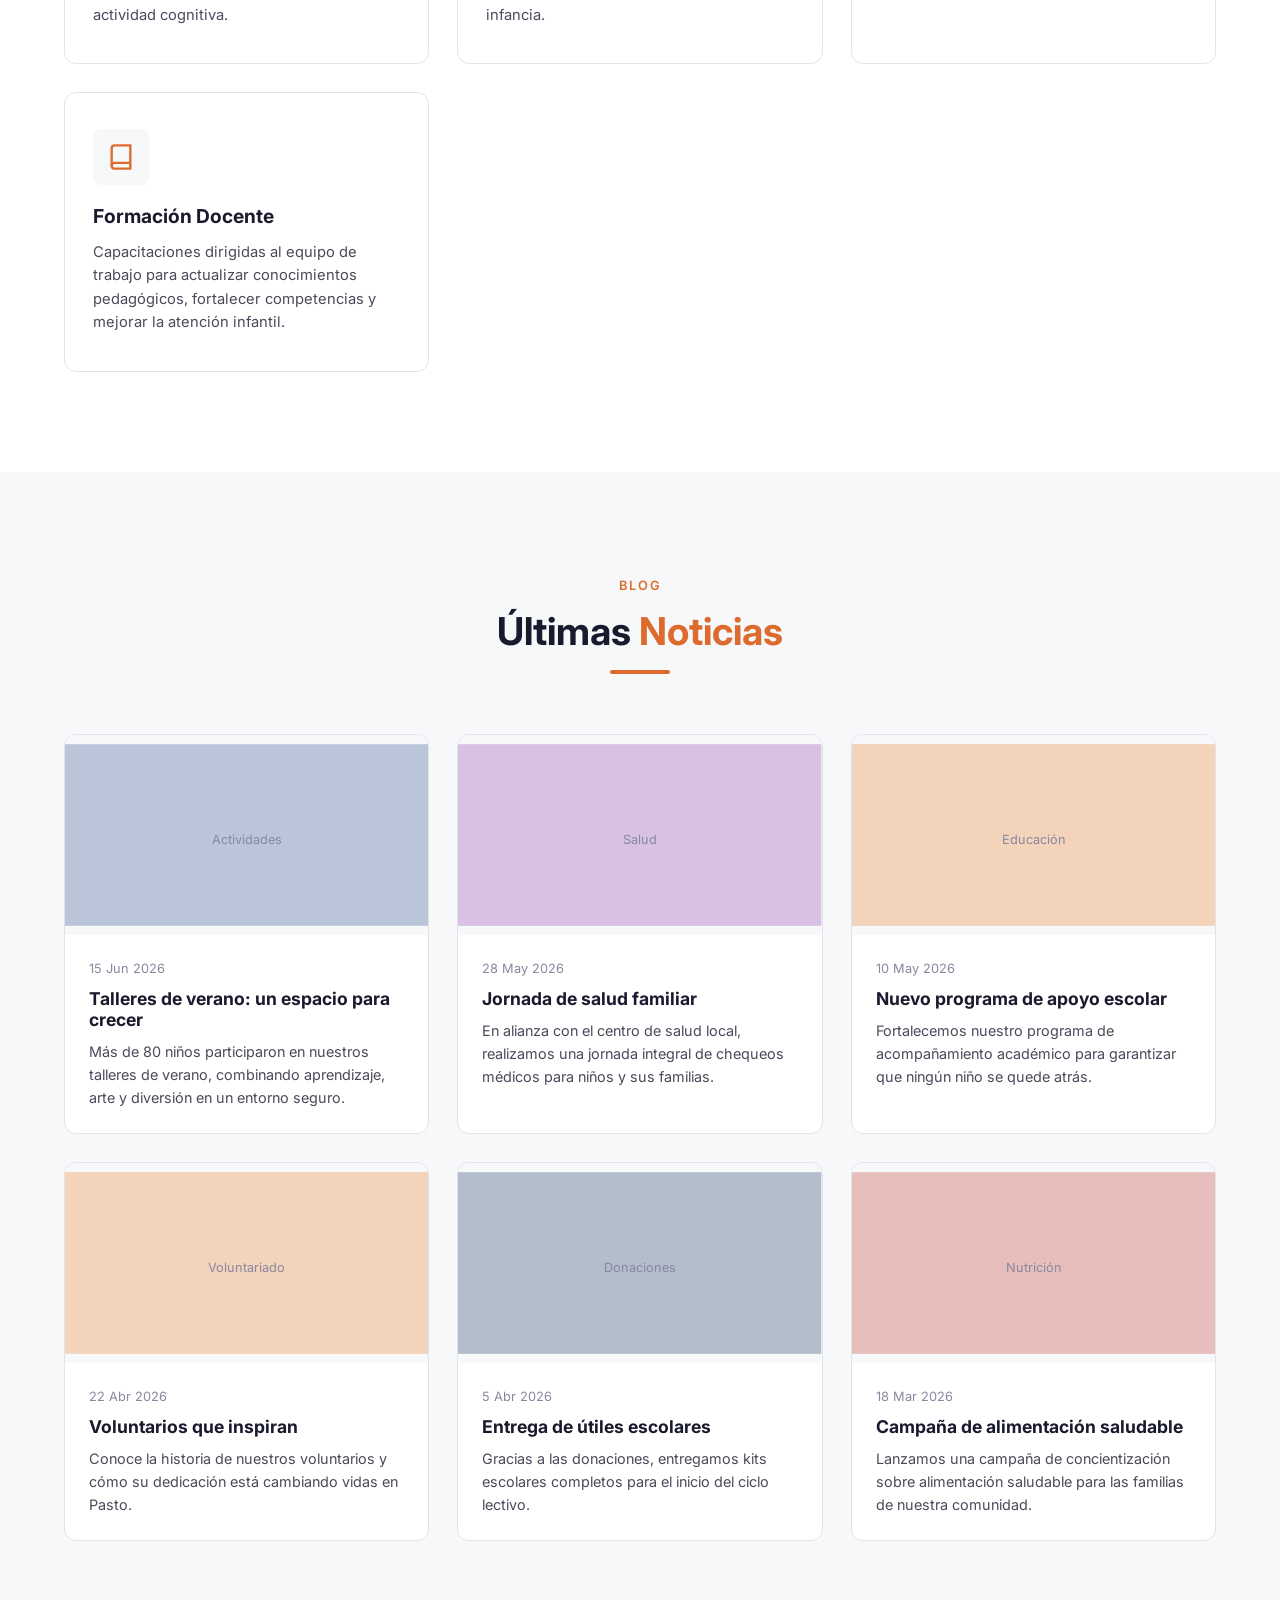
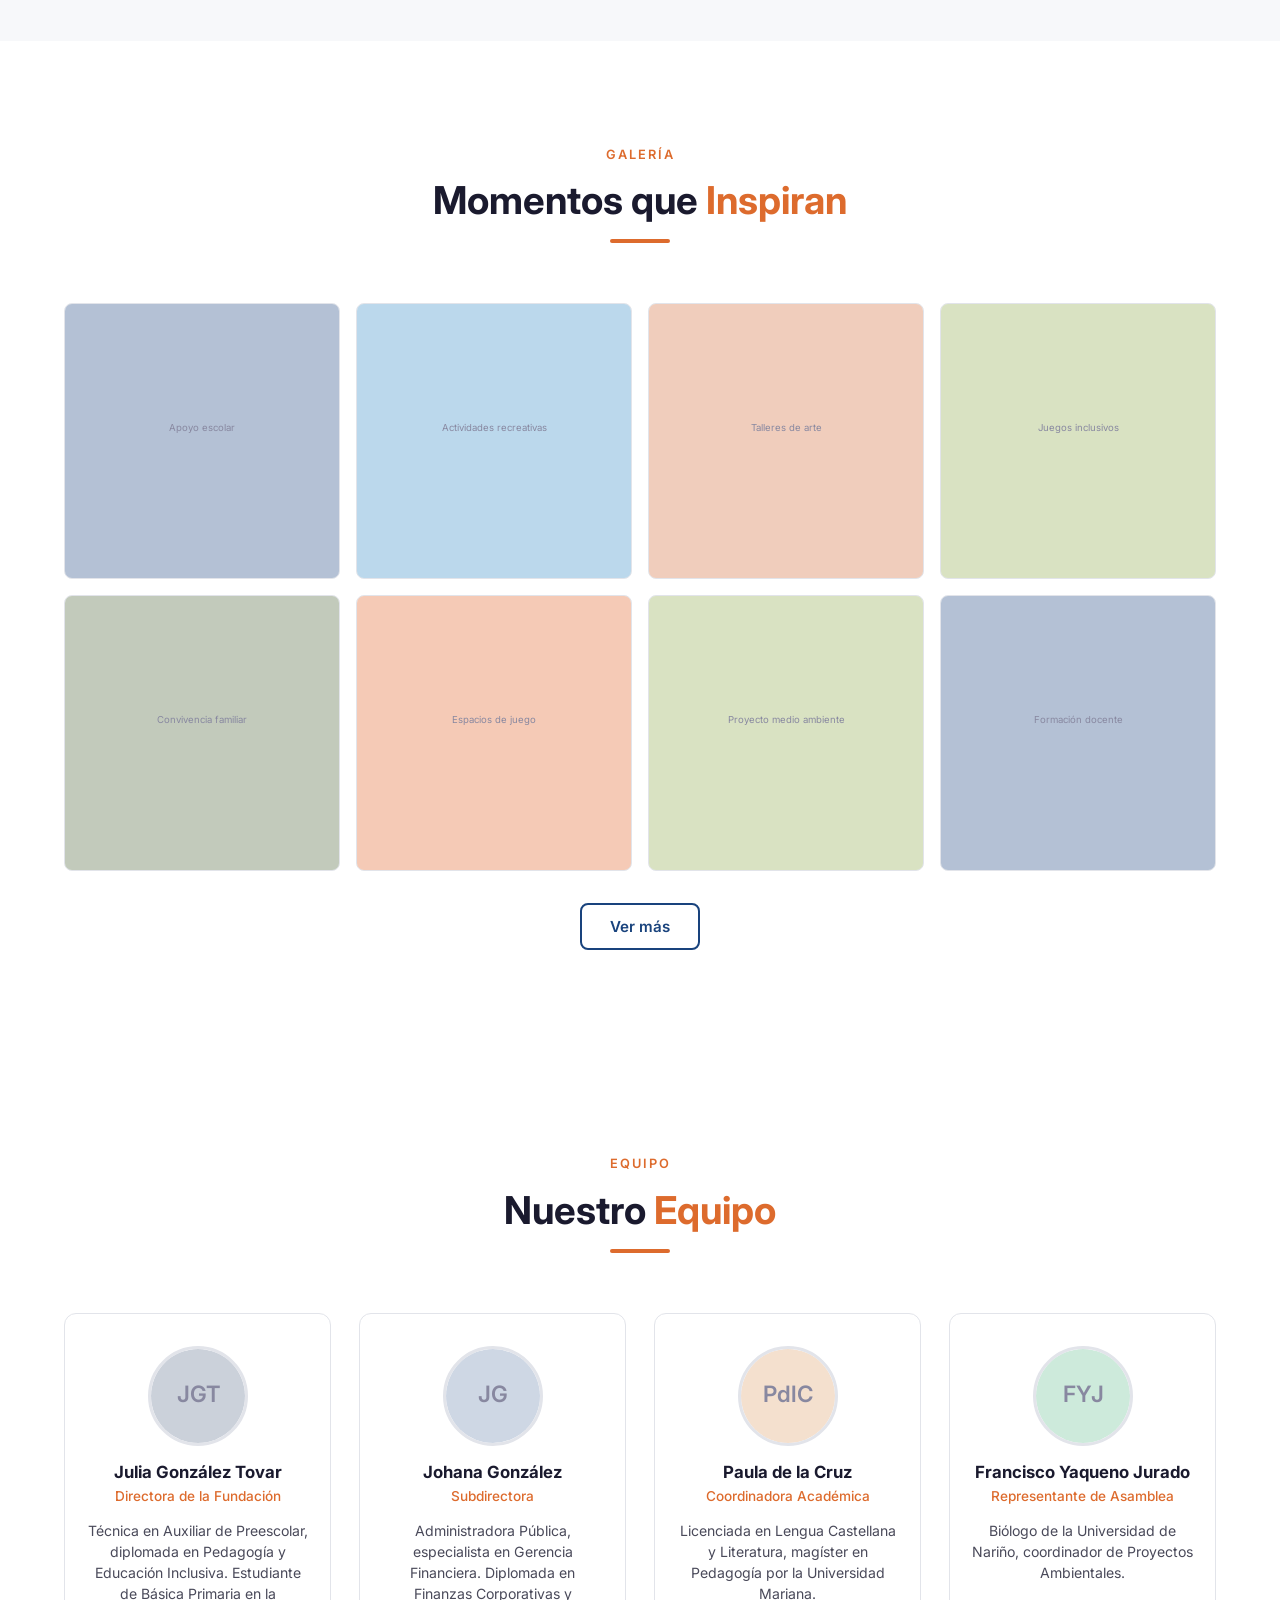
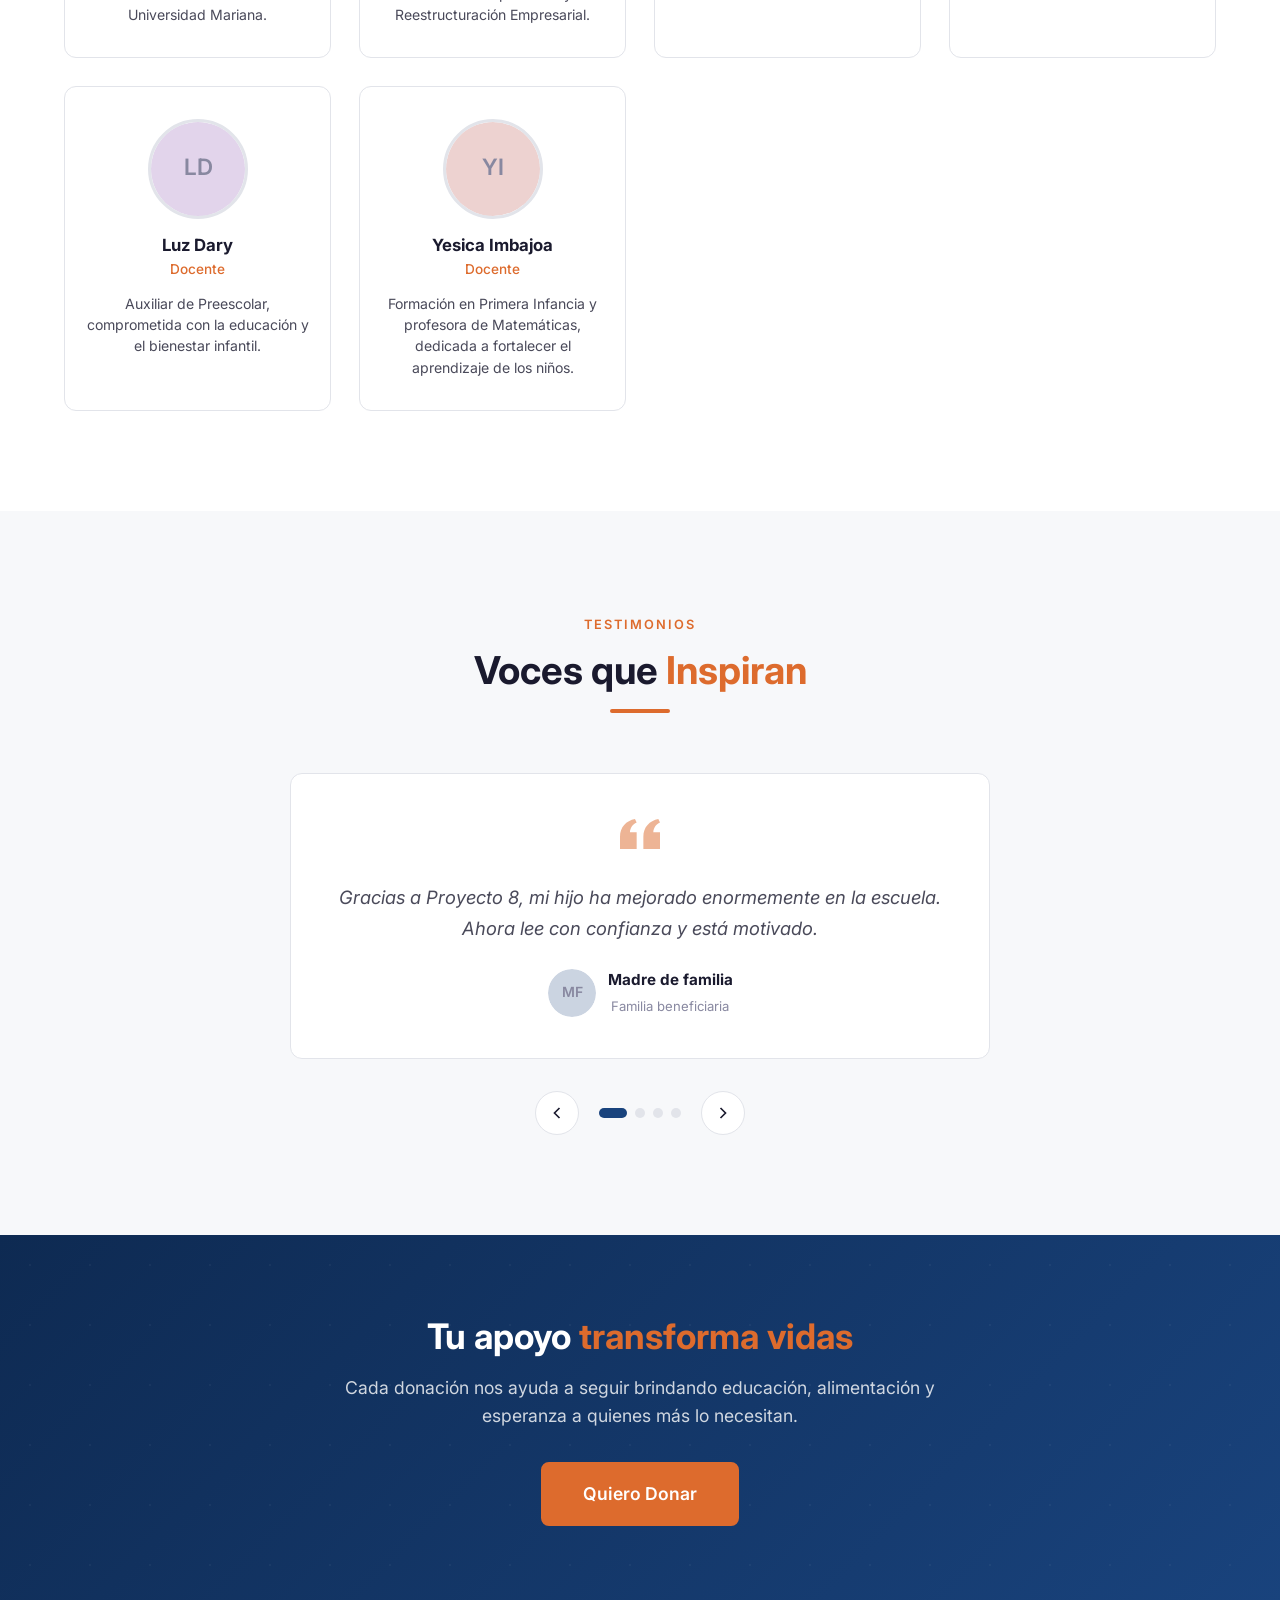
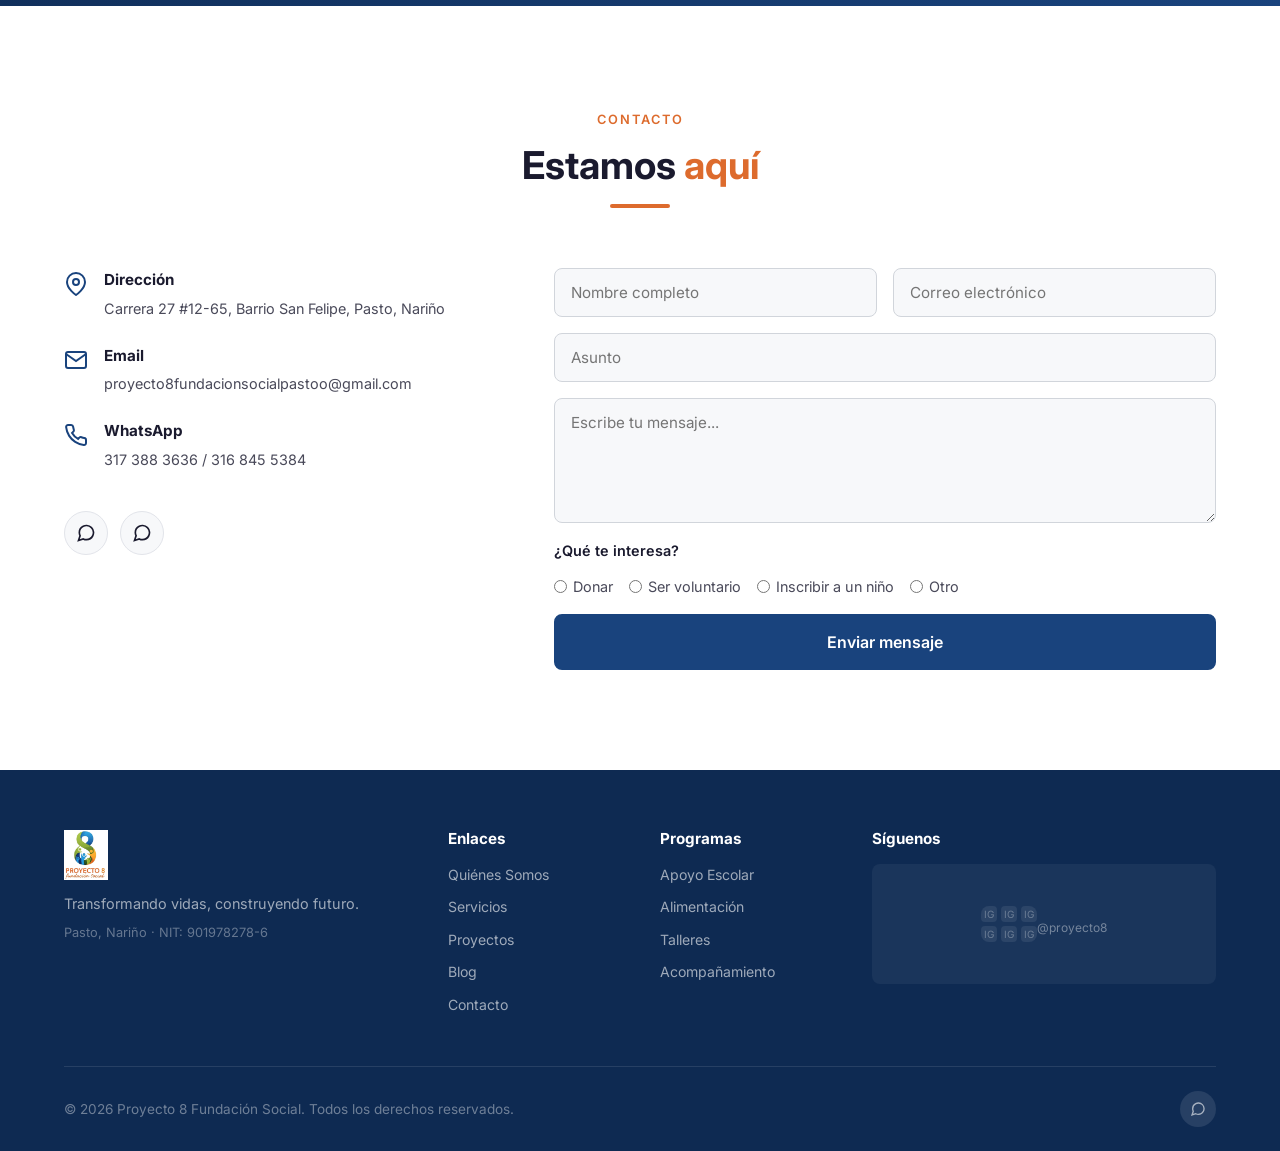
==== commit 436ac8d7: "fix: enlace volver al sitio, radio buttons del formulario" ====
--- a/index.html
+++ b/index.html
@@ -241,12 +241,14 @@
           </div>
           <input type="text" id="contactSubject" placeholder="Asunto">
           <textarea id="contactMessage" rows="5" placeholder="Escribe tu mensaje..." required></textarea>
-          <div class="form-row form-radio">
-            <label>¿Qué te interesa?</label>
-            <label class="radio-label"><input type="radio" name="interest" value="donar"> Donar</label>
-            <label class="radio-label"><input type="radio" name="interest" value="voluntario"> Ser voluntario</label>
-            <label class="radio-label"><input type="radio" name="interest" value="inscribir"> Inscribir a un niño</label>
-            <label class="radio-label"><input type="radio" name="interest" value="otro"> Otro</label>
+          <div class="form-radio">
+            <label class="form-radio-label">¿Qué te interesa?</label>
+            <div class="radio-group">
+              <label class="radio-label"><input type="radio" name="interest" value="donar"> Donar</label>
+              <label class="radio-label"><input type="radio" name="interest" value="voluntario"> Ser voluntario</label>
+              <label class="radio-label"><input type="radio" name="interest" value="inscribir"> Inscribir a un niño</label>
+              <label class="radio-label"><input type="radio" name="interest" value="otro"> Otro</label>
+            </div>
           </div>
           <button type="submit" class="btn btn-primary btn-submit">Enviar mensaje</button>
         </form>
--- a/css/style.css
+++ b/css/style.css
@@ -1072,25 +1072,32 @@
   gap: 16px;
 }
 
-.form-row.form-radio {
+.form-radio {
   display: flex;
   flex-direction: column;
   gap: 8px;
 }
 
-.form-row.form-radio > label:first-child {
+.form-radio-label {
   font-weight: 600;
   font-size: 0.9rem;
   margin-bottom: 4px;
 }
 
+.radio-group {
+  display: flex;
+  gap: 16px;
+  flex-wrap: wrap;
+}
+
 .radio-label {
   display: flex;
   align-items: center;
-  gap: 8px;
+  gap: 6px;
   font-size: 0.9rem;
   color: var(--color-text-light);
   cursor: pointer;
+  white-space: nowrap;
 }
 
 .radio-label input[type="radio"] {
